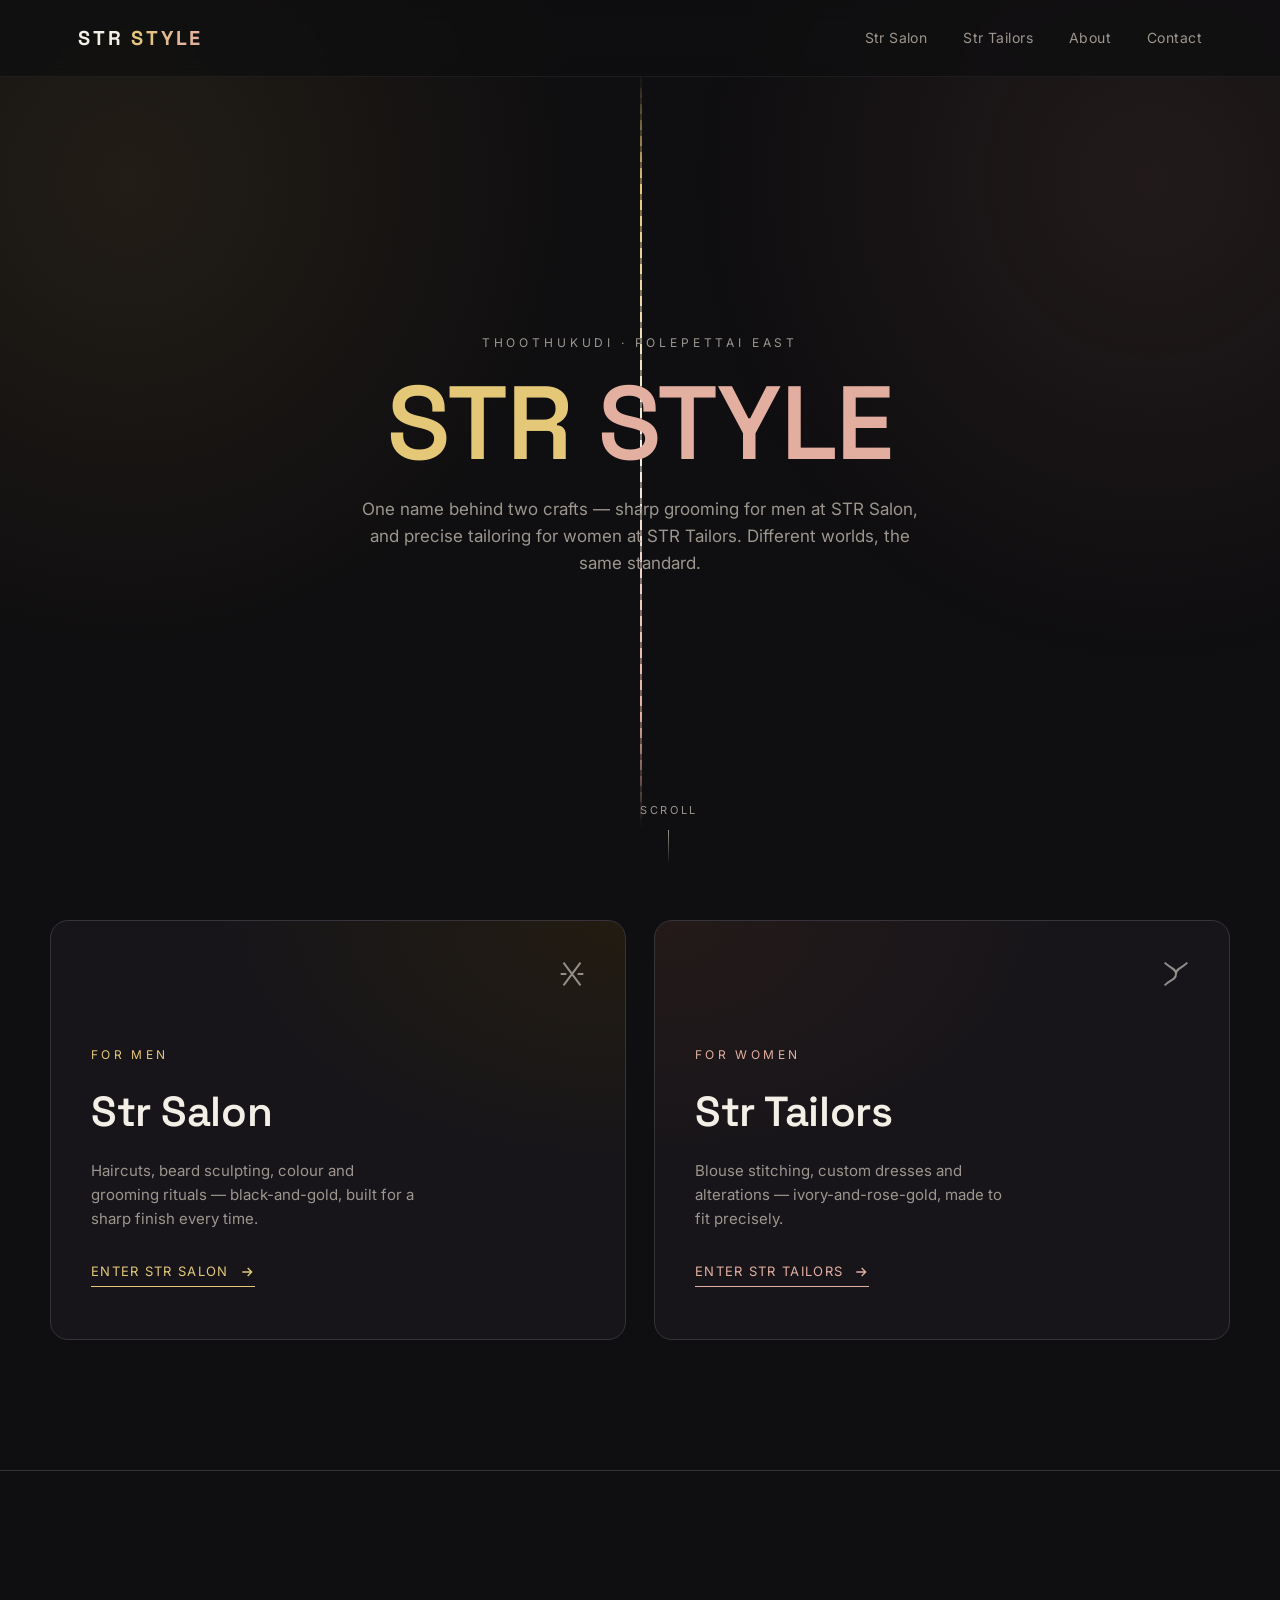
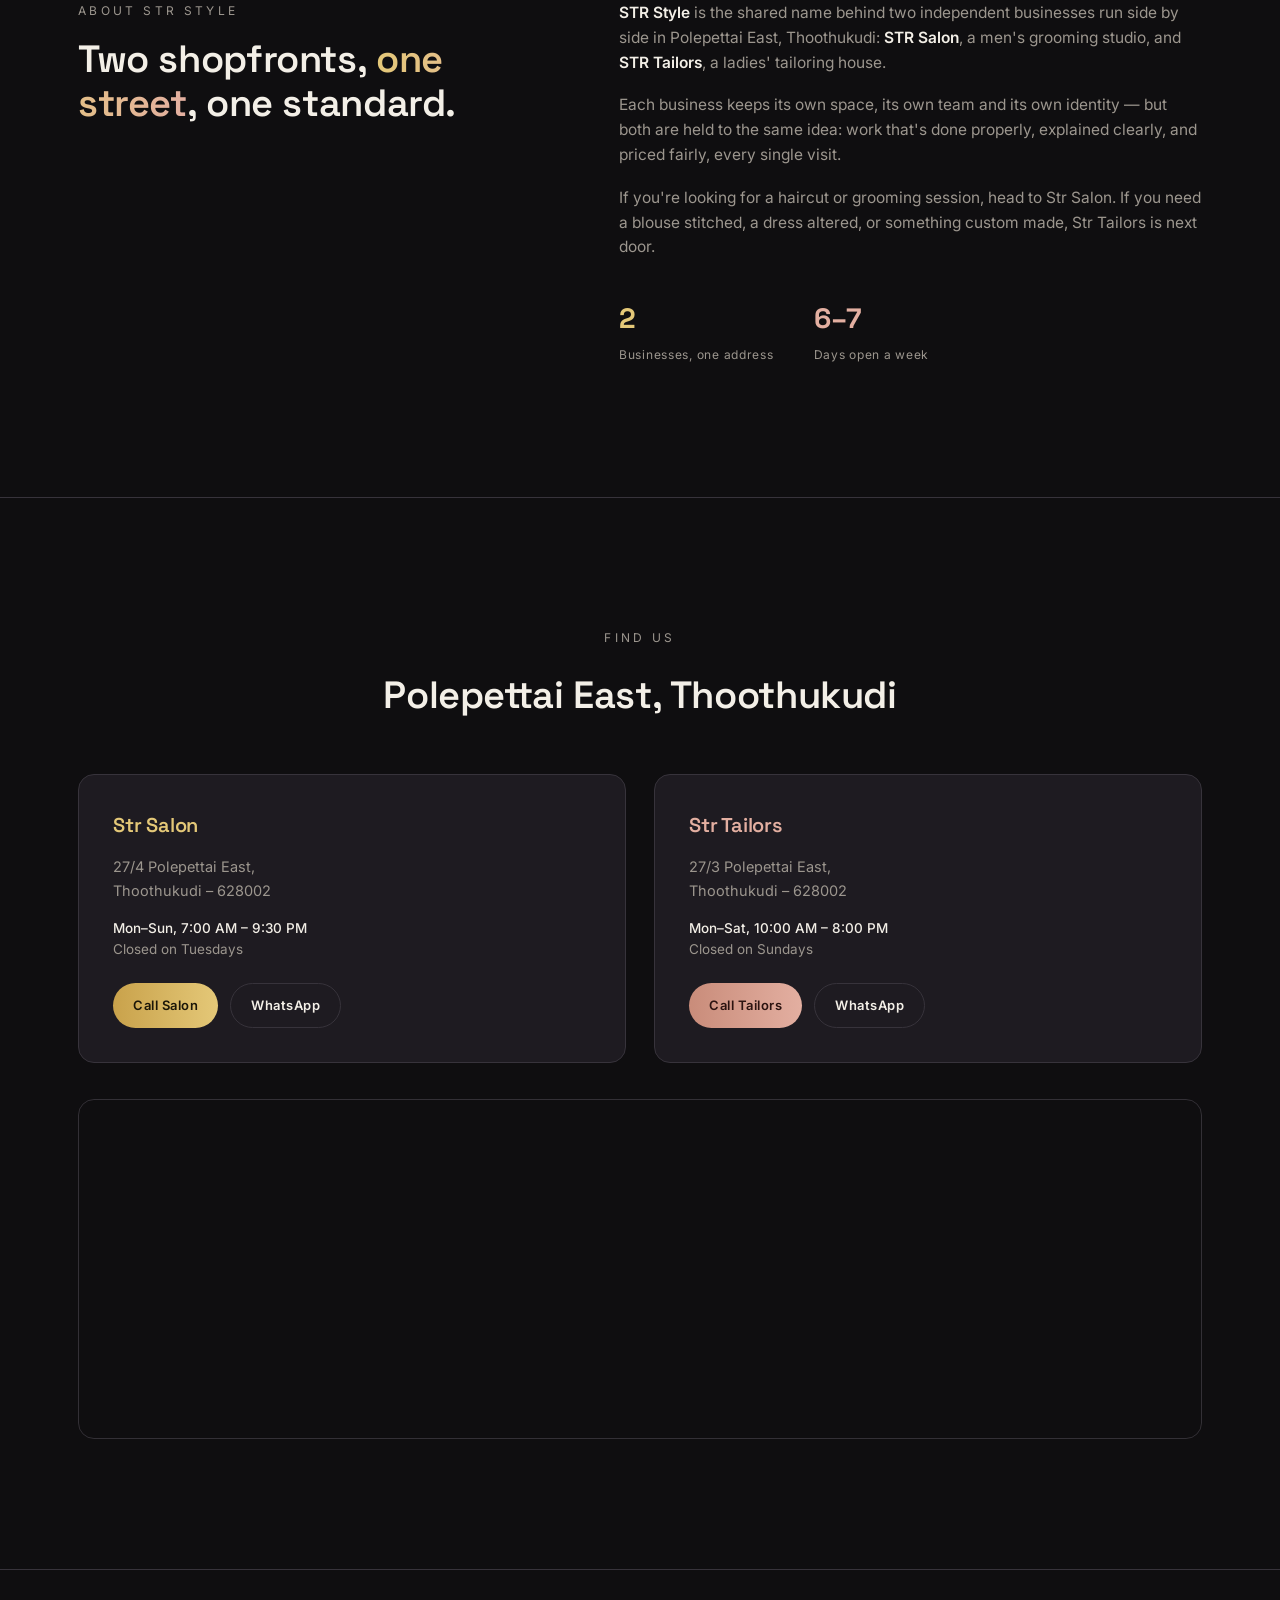
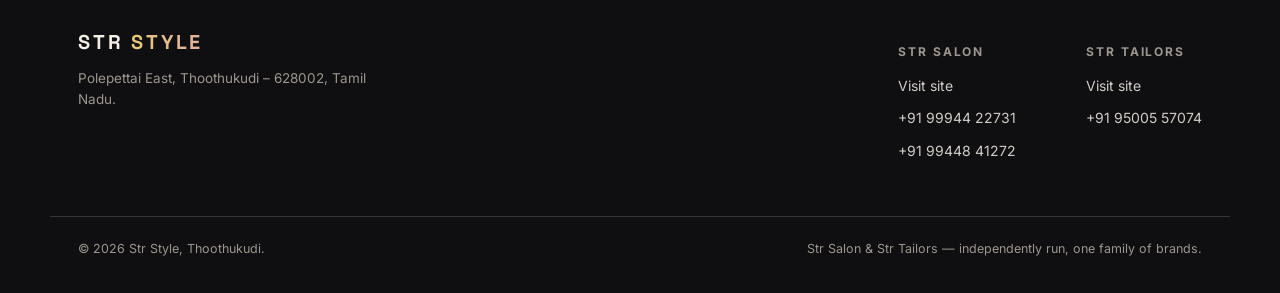
==== index.html @ 8804d5bf "Add files via upload" ====
<!doctype html>
<html lang="en">
<head>
<meta charset="UTF-8">
<meta name="viewport" content="width=device-width, initial-scale=1.0">
<title>STR Style | STR Salon &amp; STR Tailors</title>
<meta name="description" content="STR Style is the Thoothukudi brand behind STR Salon, a men's grooming studio, and STR Tailors, a ladies' tailoring house. Two crafts, one address in Polepettai East.">
<link rel="canonical" href="https://strstyle.in/">
<meta name="robots" content="index, follow">
<meta name="theme-color" content="#0F0E10">

<!-- Open Graph -->
<meta property="og:type" content="website">
<meta property="og:site_name" content="STR Style">
<meta property="og:title" content="STR Style | STR Salon & STR Tailors">
<meta property="og:description" content="The parent brand behind STR Salon (men's grooming) and STR Tailors (ladies' tailoring) in Polepettai East, Thoothukudi.">
<meta property="og:url" content="https://strstyle.in/">
<meta property="og:image" content="https://strstyle.in/assets/img/og-strstyle.jpg">
<meta property="og:locale" content="en_IN">

<!-- Twitter -->
<meta name="twitter:card" content="summary_large_image">
<meta name="twitter:title" content="STR Style | STR Salon & STR Tailors">
<meta name="twitter:description" content="Two premium crafts, one Thoothukudi address — STR Salon for men's grooming, STR Tailors for ladies' tailoring.">
<meta name="twitter:image" content="https://strstyle.in/assets/img/og-strstyle.jpg">

<link rel="preconnect" href="https://fonts.googleapis.com">
<link rel="preconnect" href="https://fonts.gstatic.com" crossorigin>
<link href="https://fonts.googleapis.com/css2?family=Space+Grotesk:wght@500;600;700&family=Inter:wght@400;500;600&display=swap" rel="stylesheet">
<link rel="stylesheet" href="/assets/css/main.css">

<script type="application/ld+json">
{
  "@context": "https://schema.org",
  "@type": "Organization",
  "name": "STR Style",
  "url": "https://strstyle.in/",
  "description": "Parent brand of STR Salon and STR Tailors in Polepettai East, Thoothukudi.",
  "subOrganization": [
    {
      "@type": "HairSalon",
      "name": "STR Salon",
      "url": "https://strstyle.in/salon"
    },
    {
      "@type": "ProfessionalService",
      "name": "STR Tailors",
      "url": "https://strstyle.in/tailors"
    }
  ]
}
</script>
</head>
<body>

<header class="site-header">
  <div class="wrap">
    <a href="/" class="logo">STR <span>STYLE</span></a>
    <nav class="nav-links" aria-label="Primary">
      <a href="/salon">Str Salon</a>
      <a href="/tailors">Str Tailors</a>
      <a href="#about">About</a>
      <a href="#location">Contact</a>
    </nav>
    <button class="nav-toggle" aria-label="Toggle menu" aria-expanded="false">☰</button>
  </div>
</header>

<main>

  <section class="hero">
    <span class="seam" aria-hidden="true"></span>
    <p class="eyebrow">Thoothukudi · Polepettai East</p>
    <h1><span class="half-a">STR</span> <span class="half-b">STYLE</span></h1>
    <p class="lede">One name behind two crafts — sharp grooming for men at STR Salon, and precise tailoring for women at STR Tailors. Different worlds, the same standard.</p>
    <div class="scroll-cue">Scroll</div>
  </section>

  <section class="brands" id="brands">
    <div class="grid">
      <a class="brand-card salon reveal" href="/salon">
        <svg class="glyph" viewBox="0 0 24 24" fill="none" stroke="currentColor" stroke-width="1.4"><path d="M6 4l12 16M18 4L6 20M4 12h4M16 12h4"/></svg>
        <p class="tag">For Men</p>
        <h2>Str Salon</h2>
        <p>Haircuts, beard sculpting, colour and grooming rituals — black-and-gold, built for a sharp finish every time.</p>
        <span class="go">Enter Str Salon
          <svg width="16" height="16" viewBox="0 0 24 24" fill="none" stroke="currentColor" stroke-width="2"><path d="M5 12h14M13 6l6 6-6 6"/></svg>
        </span>
      </a>
      <a class="brand-card tailors reveal" href="/tailors">
        <svg class="glyph" viewBox="0 0 24 24" fill="none" stroke="currentColor" stroke-width="1.4"><path d="M4 4c4 4 8 4 8 8s-4 4-8 8M20 4c-4 4-8 4-8 8"/></svg>
        <p class="tag">For Women</p>
        <h2>Str Tailors</h2>
        <p>Blouse stitching, custom dresses and alterations — ivory-and-rose-gold, made to fit precisely.</p>
        <span class="go">Enter Str Tailors
          <svg width="16" height="16" viewBox="0 0 24 24" fill="none" stroke="currentColor" stroke-width="2"><path d="M5 12h14M13 6l6 6-6 6"/></svg>
        </span>
      </a>
    </div>
  </section>

  <section class="about" id="about">
    <div class="wrap">
      <div class="reveal">
        <p class="kicker">About Str Style</p>
        <h2>Two shopfronts, <em>one street</em>, one standard.</h2>
      </div>
      <div class="about-copy reveal">
        <p><strong>STR Style</strong> is the shared name behind two independent businesses run side by side in Polepettai East, Thoothukudi: <strong>STR Salon</strong>, a men's grooming studio, and <strong>STR Tailors</strong>, a ladies' tailoring house.</p>
        <p>Each business keeps its own space, its own team and its own identity — but both are held to the same idea: work that's done properly, explained clearly, and priced fairly, every single visit.</p>
        <p>If you're looking for a haircut or grooming session, head to Str Salon. If you need a blouse stitched, a dress altered, or something custom made, Str Tailors is next door.</p>
        <div class="stat-row">
          <div class="stat"><b>2</b><span>Businesses, one address</span></div>
          <div class="stat"><b>6–7</b><span>Days open a week</span></div>
        </div>
      </div>
    </div>
  </section>

  <section class="location" id="location">
    <div class="wrap">
      <p class="kicker">Find Us</p>
      <h2 class="reveal">Polepettai East, Thoothukudi</h2>
      <div class="loc-grid">
        <div class="loc-card salon reveal">
          <h3>Str Salon</h3>
          <p class="addr">27/4 Polepettai East,<br>Thoothukudi – 628002</p>
          <p class="hours"><b>Mon–Sun, 7:00 AM – 9:30 PM</b><br>Closed on Tuesdays</p>
          <div class="cta-row">
            <a class="btn gold" href="tel:+919994422731">Call Salon</a>
            <a class="btn ghost" href="https://wa.me/919994422731" target="_blank" rel="noopener">WhatsApp</a>
          </div>
        </div>
        <div class="loc-card tailors reveal">
          <h3>Str Tailors</h3>
          <p class="addr">27/3 Polepettai East,<br>Thoothukudi – 628002</p>
          <p class="hours"><b>Mon–Sat, 10:00 AM – 8:00 PM</b><br>Closed on Sundays</p>
          <div class="cta-row">
            <a class="btn rose" href="tel:+919500557074">Call Tailors</a>
            <a class="btn ghost" href="https://wa.me/919500557074" target="_blank" rel="noopener">WhatsApp</a>
          </div>
        </div>
      </div>
      <div class="map-embed reveal">
        <iframe src="https://www.google.com/maps?q=8.810894,78.139693&hl=en&z=17&output=embed" title="STR Style location map — Polepettai East, Thoothukudi" loading="lazy" referrerpolicy="no-referrer-when-downgrade"></iframe>
      </div>
    </div>
  </section>

</main>

<footer class="site-footer">
  <div class="wrap">
    <div class="foot-brand">
      <a href="/" class="logo">STR <span>STYLE</span></a>
      <p>Polepettai East, Thoothukudi – 628002, Tamil Nadu.</p>
    </div>
    <div class="foot-links">
      <div class="foot-col">
        <h4>Str Salon</h4>
        <a href="/salon">Visit site</a>
        <a href="tel:+919994422731">+91 99944 22731</a>
        <a href="tel:+919944841272">+91 99448 41272</a>
      </div>
      <div class="foot-col">
        <h4>Str Tailors</h4>
        <a href="/tailors">Visit site</a>
        <a href="tel:+919500557074">+91 95005 57074</a>
      </div>
    </div>
  </div>
  <div class="foot-bottom">
    <span>© <span data-year></span> Str Style, Thoothukudi.</span>
    <span>Str Salon &amp; Str Tailors — independently run, one family of brands.</span>
  </div>
</footer>

<script src="/assets/js/main.js"></script>
</body>
</html>
---- assets/css/main.css ----
/* ===========================================================
   STR STYLE — Parent brand stylesheet
   Tokens
   =========================================================== */
:root{
  --ink:#0F0E10;
  --charcoal:#17151A;
  --surface:#1E1B21;
  --surface-2:#26232A;
  --hairline:#37333B;
  --ivory:#F3EFE7;
  --muted:#9C968E;
  --gold:#C9A24B;
  --gold-soft:#E4C878;
  --rose:#C98C7A;
  --rose-soft:#E3AFA1;
  --ff-display:'Space Grotesk', sans-serif;
  --ff-body:'Inter', sans-serif;
  --maxw:1180px;
  --ease:cubic-bezier(.22,.68,.16,1);
}

*,*::before,*::after{box-sizing:border-box;}
html{scroll-behavior:smooth;}
@media (prefers-reduced-motion: reduce){
  html{scroll-behavior:auto;}
  *,*::before,*::after{animation-duration:.001ms !important;animation-iteration-count:1 !important;transition-duration:.001ms !important;scroll-behavior:auto !important;}
}
body{
  margin:0;
  background:var(--ink);
  color:var(--ivory);
  font-family:var(--ff-body);
  font-size:16px;
  line-height:1.6;
  -webkit-font-smoothing:antialiased;
}
img{max-width:100%;display:block;}
a{color:inherit;text-decoration:none;}
h1,h2,h3{font-family:var(--ff-display);margin:0;font-weight:600;letter-spacing:-.01em;}
p{margin:0;}
.wrap{max-width:var(--maxw);margin:0 auto;padding:0 28px;}
:focus-visible{outline:2px solid var(--gold-soft);outline-offset:3px;}

/* ---------- Header ---------- */
.site-header{
  position:fixed;top:0;left:0;right:0;z-index:50;
  background:rgba(15,14,16,.72);
  backdrop-filter:blur(10px);
  border-bottom:1px solid rgba(255,255,255,.06);
}
.site-header .wrap{display:flex;align-items:center;justify-content:space-between;height:76px;}
.logo{font-family:var(--ff-display);font-size:20px;letter-spacing:.14em;font-weight:700;}
.logo span{background:linear-gradient(90deg,var(--gold-soft),var(--rose-soft));-webkit-background-clip:text;background-clip:text;color:transparent;}
.nav-links{display:flex;gap:36px;font-size:14px;letter-spacing:.03em;}
.nav-links a{position:relative;padding:6px 0;color:var(--muted);transition:color .25s var(--ease);}
.nav-links a:hover{color:var(--ivory);}
.nav-links a::after{content:"";position:absolute;left:0;bottom:0;height:1px;width:0;background:linear-gradient(90deg,var(--gold-soft),var(--rose-soft));transition:width .3s var(--ease);}
.nav-links a:hover::after{width:100%;}
.nav-toggle{display:none;background:none;border:1px solid var(--hairline);border-radius:8px;color:var(--ivory);width:42px;height:42px;}

/* ---------- Hero : The Seam ---------- */
.hero{
  position:relative;
  min-height:100svh;
  display:flex;flex-direction:column;align-items:center;justify-content:center;
  padding:140px 24px 90px;
  overflow:hidden;
  text-align:center;
}
.hero::before,.hero::after{
  content:"";position:absolute;top:0;bottom:0;width:50%;
}
.hero::before{left:0;background:radial-gradient(120% 90% at 20% 20%, rgba(201,162,75,.10), transparent 60%);}
.hero::after{right:0;background:radial-gradient(120% 90% at 80% 20%, rgba(201,140,122,.10), transparent 60%);}
.seam{
  position:absolute;top:8%;bottom:8%;left:50%;width:2px;
  background:linear-gradient(to bottom, transparent, var(--gold-soft) 15%, var(--ivory) 50%, var(--rose-soft) 85%, transparent);
  transform:scaleY(0);transform-origin:top;
  animation:draw-seam 1.4s var(--ease) .3s forwards;
}
.seam::before{
  content:"";position:absolute;inset:0;
  background-image:repeating-linear-gradient(to bottom, transparent 0 10px, rgba(15,14,16,.9) 10px 16px);
  mix-blend-mode:multiply;opacity:.5;
}
@keyframes draw-seam{to{transform:scaleY(1);}}
.eyebrow{
  font-size:12px;letter-spacing:.32em;text-transform:uppercase;color:var(--muted);
  margin-bottom:22px;opacity:0;animation:rise .8s var(--ease) .2s forwards;
}
.hero h1{
  font-size:clamp(48px,9vw,104px);
  line-height:.96;
  margin-bottom:22px;
  opacity:0;animation:rise .9s var(--ease) .35s forwards;
}
.hero h1 .half-a{color:var(--gold-soft);}
.hero h1 .half-b{color:var(--rose-soft);}
.hero p.lede{
  max-width:560px;margin:0 auto 40px;color:var(--muted);font-size:17px;
  opacity:0;animation:rise .9s var(--ease) .5s forwards;
}
@keyframes rise{from{opacity:0;transform:translateY(16px);}to{opacity:1;transform:translateY(0);}}
.scroll-cue{
  position:absolute;bottom:36px;left:50%;transform:translateX(-50%);
  font-size:11px;letter-spacing:.24em;text-transform:uppercase;color:var(--muted);
  display:flex;flex-direction:column;align-items:center;gap:10px;
  opacity:0;animation:rise .9s var(--ease) .8s forwards;
}
.scroll-cue::after{content:"";width:1px;height:34px;background:linear-gradient(to bottom,var(--muted),transparent);animation:cue-pulse 2s ease-in-out infinite;}
@keyframes cue-pulse{0%,100%{opacity:.3;}50%{opacity:1;}}

/* ---------- Brand cards ---------- */
.brands{padding:20px 24px 130px;}
.brands .grid{
  max-width:var(--maxw);margin:0 auto;
  display:grid;grid-template-columns:1fr 1fr;gap:28px;
}
.brand-card{
  position:relative;border-radius:18px;padding:52px 40px;min-height:420px;
  display:flex;flex-direction:column;justify-content:flex-end;
  overflow:hidden;border:1px solid var(--hairline);
  transition:transform .5s var(--ease), border-color .5s var(--ease);
}
.brand-card:hover{transform:translateY(-6px);}
.brand-card .tag{font-size:12px;letter-spacing:.28em;text-transform:uppercase;margin-bottom:14px;}
.brand-card h2{font-size:clamp(30px,4vw,42px);margin-bottom:14px;}
.brand-card p{color:var(--muted);max-width:36ch;margin-bottom:30px;font-size:15px;}
.brand-card .go{
  display:inline-flex;align-items:center;gap:10px;font-size:13px;letter-spacing:.1em;
  text-transform:uppercase;padding-bottom:4px;border-bottom:1px solid currentColor;width:max-content;
}
.brand-card .go svg{transition:transform .3s var(--ease);}
.brand-card:hover .go svg{transform:translateX(6px);}
.brand-card.salon{background:radial-gradient(120% 100% at 100% 0%, #221c11, var(--charcoal) 60%);}
.brand-card.salon:hover{border-color:rgba(201,162,75,.5);}
.brand-card.salon .tag,.brand-card.salon .go{color:var(--gold-soft);}
.brand-card.tailors{background:radial-gradient(120% 100% at 0% 0%, #241a19, var(--charcoal) 60%);}
.brand-card.tailors:hover{border-color:rgba(201,140,122,.5);}
.brand-card.tailors .tag,.brand-card.tailors .go{color:var(--rose-soft);}
.brand-card .glyph{position:absolute;top:36px;right:36px;width:34px;height:34px;opacity:.55;}

/* ---------- About ---------- */
.about{padding:20px 24px 130px;border-top:1px solid var(--hairline);}
.about .wrap{display:grid;grid-template-columns:.9fr 1.1fr;gap:64px;align-items:start;padding-top:110px;}
.about .kicker{font-size:12px;letter-spacing:.28em;text-transform:uppercase;color:var(--muted);margin-bottom:18px;}
.about h2{font-size:clamp(28px,3.4vw,38px);line-height:1.15;}
.about h2 em{font-style:normal;background:linear-gradient(90deg,var(--gold-soft),var(--rose-soft));-webkit-background-clip:text;background-clip:text;color:transparent;}
.about-copy p{color:var(--muted);margin-bottom:18px;font-size:15.5px;}
.about-copy p strong{color:var(--ivory);font-weight:600;}
.stat-row{display:flex;gap:40px;margin-top:36px;}
.stat-row .stat b{display:block;font-family:var(--ff-display);font-size:28px;color:var(--gold-soft);}
.stat-row .stat:nth-child(2) b{color:var(--rose-soft);}
.stat-row .stat span{font-size:12px;letter-spacing:.06em;color:var(--muted);}

/* ---------- Location ---------- */
.location{padding:20px 24px 130px;border-top:1px solid var(--hairline);}
.location .wrap{padding-top:110px;}
.location .kicker{font-size:12px;letter-spacing:.28em;text-transform:uppercase;color:var(--muted);margin-bottom:18px;text-align:center;}
.location h2{font-size:clamp(28px,3.4vw,38px);text-align:center;margin-bottom:48px;}
.loc-grid{display:grid;grid-template-columns:1fr 1fr;gap:28px;margin-bottom:36px;}
.loc-card{border:1px solid var(--hairline);border-radius:16px;padding:34px;background:var(--surface);}
.loc-card h3{font-size:20px;margin-bottom:6px;}
.loc-card.salon h3{color:var(--gold-soft);}
.loc-card.tailors h3{color:var(--rose-soft);}
.loc-card .addr{color:var(--muted);font-size:14.5px;margin:14px 0;line-height:1.7;}
.loc-card .hours{font-size:13.5px;color:var(--muted);margin-bottom:22px;}
.loc-card .hours b{color:var(--ivory);font-weight:500;}
.cta-row{display:flex;gap:12px;flex-wrap:wrap;}
.btn{
  display:inline-flex;align-items:center;gap:8px;padding:11px 20px;border-radius:999px;
  font-size:13px;letter-spacing:.04em;font-weight:600;transition:transform .25s var(--ease), opacity .25s var(--ease);
}
.btn:hover{transform:translateY(-2px);}
.btn.gold{background:linear-gradient(90deg,var(--gold),var(--gold-soft));color:#1B1608;}
.btn.rose{background:linear-gradient(90deg,var(--rose),var(--rose-soft));color:#2B1310;}
.btn.ghost{border:1px solid var(--hairline);color:var(--ivory);}
.map-embed{border-radius:16px;overflow:hidden;border:1px solid var(--hairline);filter:grayscale(.3) contrast(1.05);height:340px;}
.map-embed iframe{width:100%;height:100%;border:0;display:block;}

/* ---------- Footer ---------- */
.site-footer{border-top:1px solid var(--hairline);padding:56px 24px 34px;}
.site-footer .wrap{display:flex;justify-content:space-between;flex-wrap:wrap;gap:28px;}
.foot-brand{max-width:320px;}
.foot-brand .logo{display:block;margin-bottom:10px;}
.foot-brand p{color:var(--muted);font-size:13.5px;}
.foot-links{display:flex;gap:70px;flex-wrap:wrap;}
.foot-col h4{font-size:12px;letter-spacing:.16em;text-transform:uppercase;color:var(--muted);margin-bottom:14px;}
.foot-col a{display:block;font-size:14px;margin-bottom:10px;color:var(--ivory);opacity:.85;}
.foot-col a:hover{opacity:1;}
.foot-bottom{max-width:var(--maxw);margin:44px auto 0;padding:0 28px;border-top:1px solid var(--hairline);padding-top:22px;font-size:12.5px;color:var(--muted);display:flex;justify-content:space-between;flex-wrap:wrap;gap:10px;}

/* ---------- Reveal on scroll ---------- */
.reveal{opacity:0;transform:translateY(24px);transition:opacity .8s var(--ease), transform .8s var(--ease);}
.reveal.in{opacity:1;transform:translateY(0);}

/* ---------- Responsive ---------- */
@media (max-width:860px){
  .nav-links{display:none;}
  .nav-toggle{display:block;}
  .brands .grid{grid-template-columns:1fr;}
  .about .wrap{grid-template-columns:1fr;padding-top:80px;}
  .location .wrap{padding-top:80px;}
  .loc-grid{grid-template-columns:1fr;}
  .site-footer .wrap{flex-direction:column;}
  .foot-links{gap:40px;}
  .seam{display:none;}
}
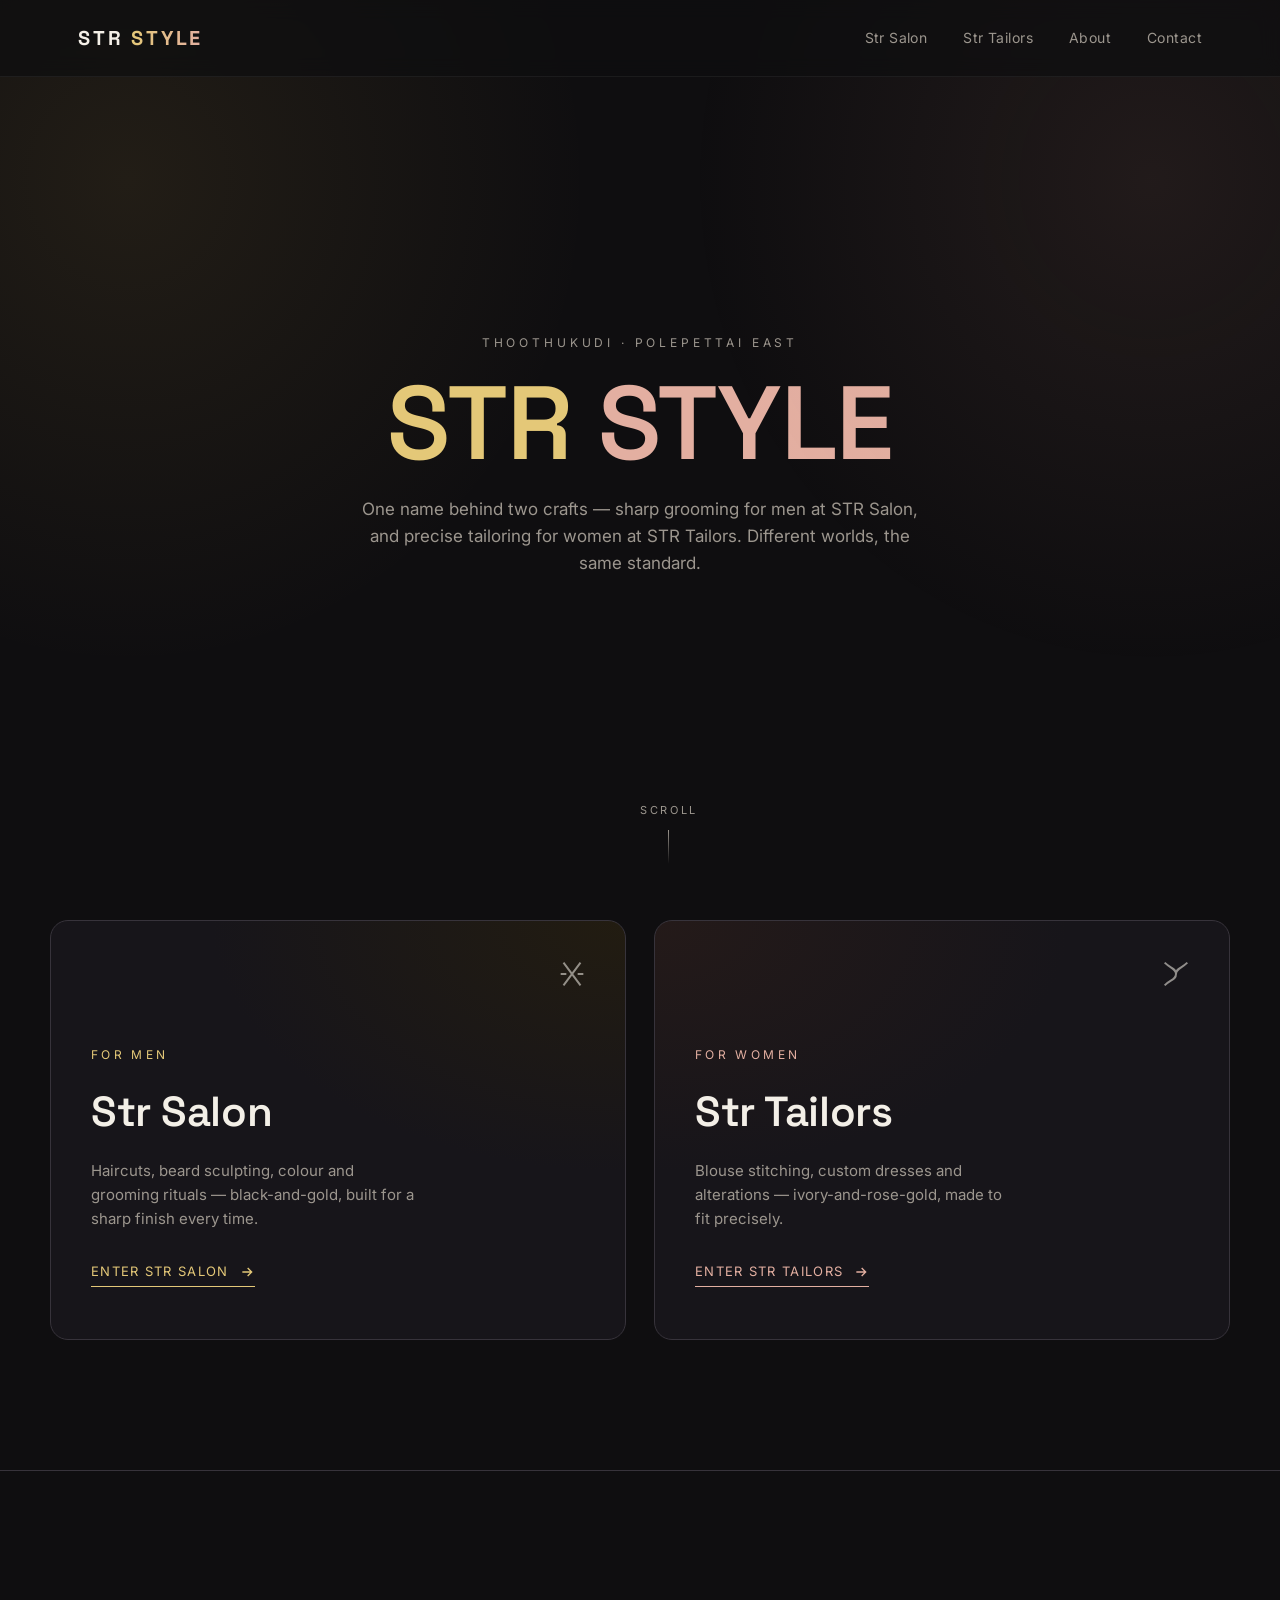
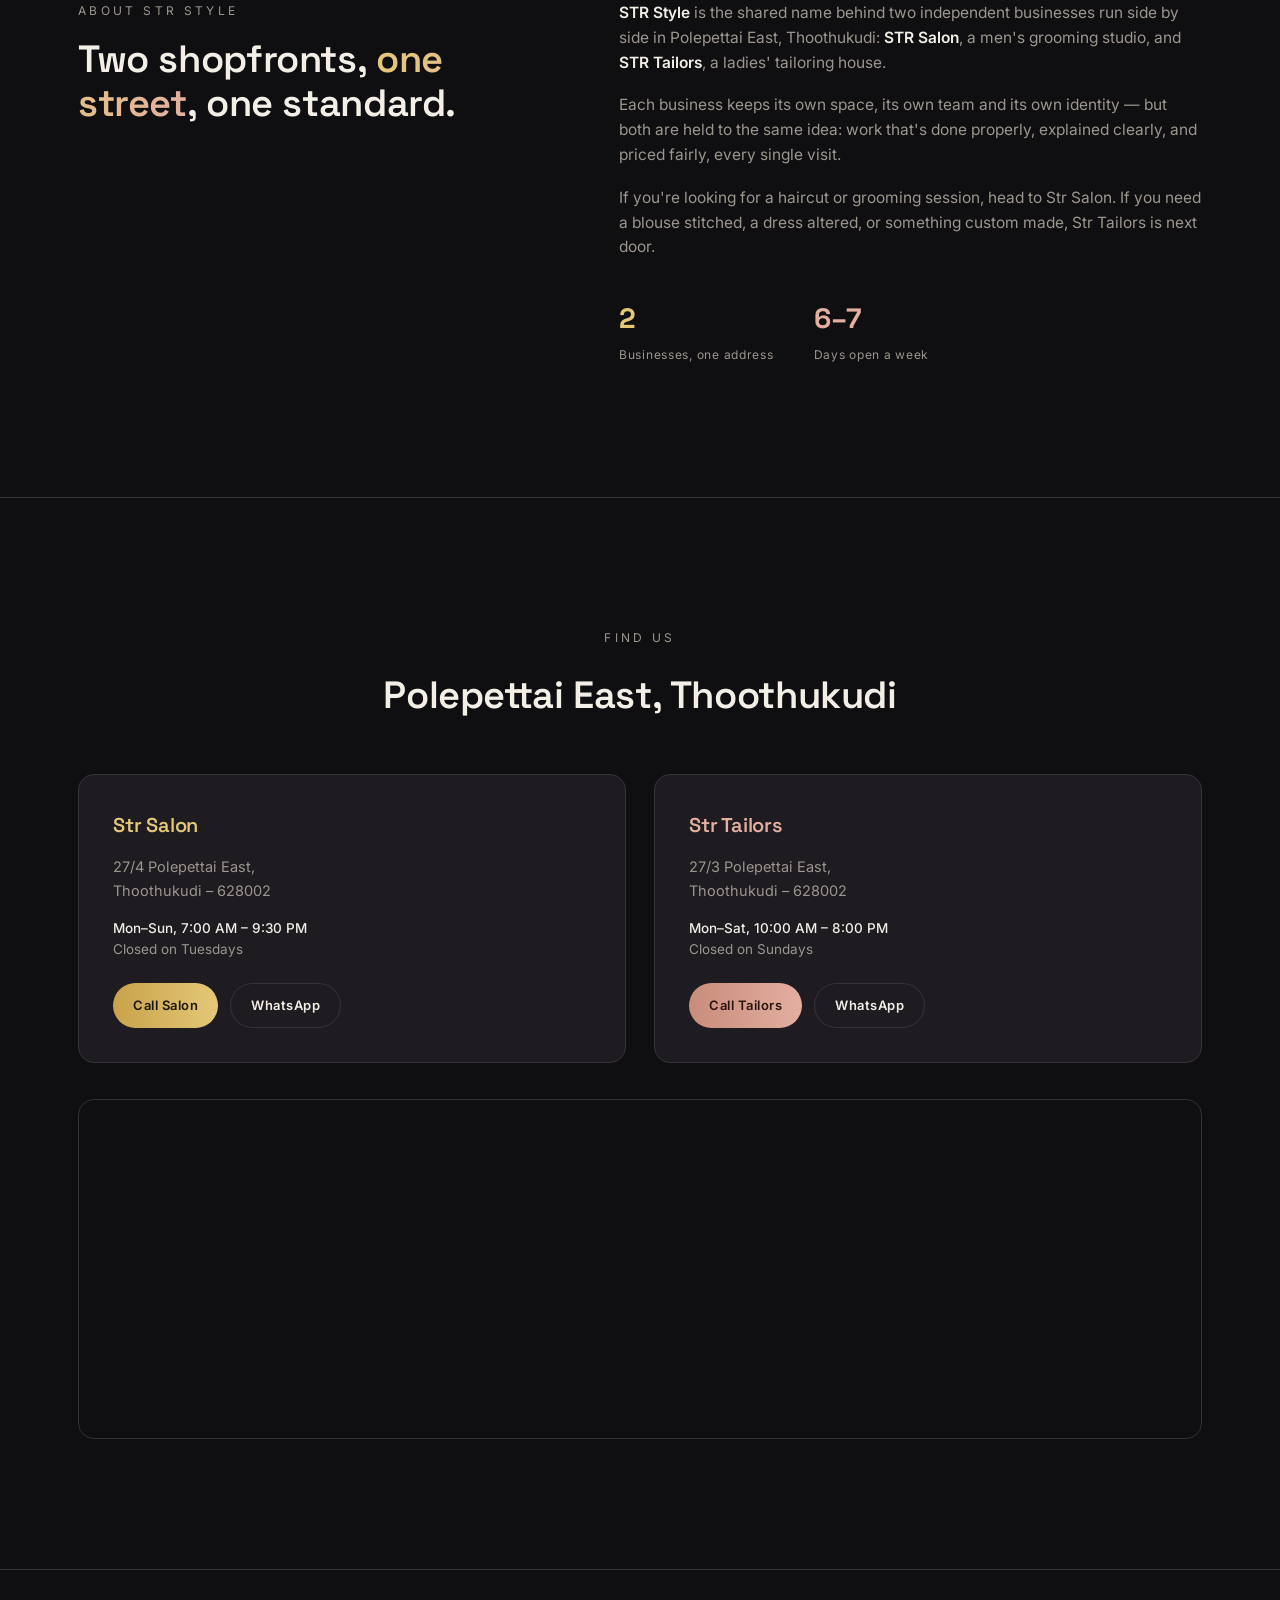
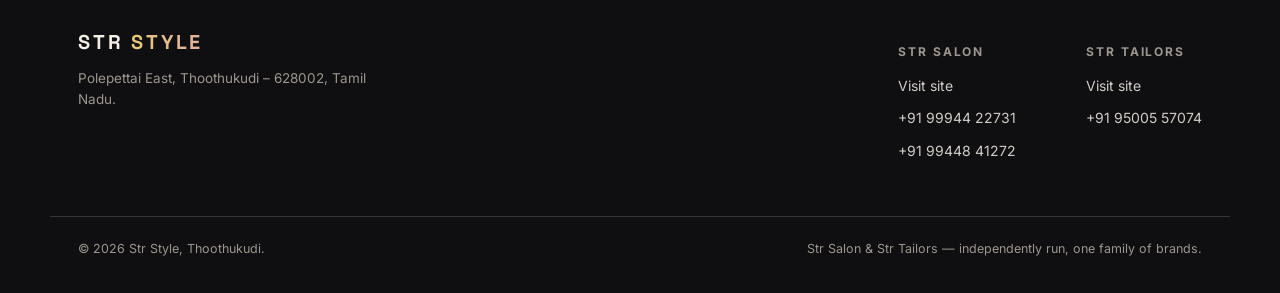
==== commit 3127127f: "Update index.html" ====
--- a/index.html
+++ b/index.html
@@ -69,7 +69,7 @@
 <main>
 
   <section class="hero">
-    <span class="seam" aria-hidden="true"></span>
+    <span class="seam" style="display:none;" aria-hidden="true"></span>
     <p class="eyebrow">Thoothukudi · Polepettai East</p>
     <h1><span class="half-a">STR</span> <span class="half-b">STYLE</span></h1>
     <p class="lede">One name behind two crafts — sharp grooming for men at STR Salon, and precise tailoring for women at STR Tailors. Different worlds, the same standard.</p>
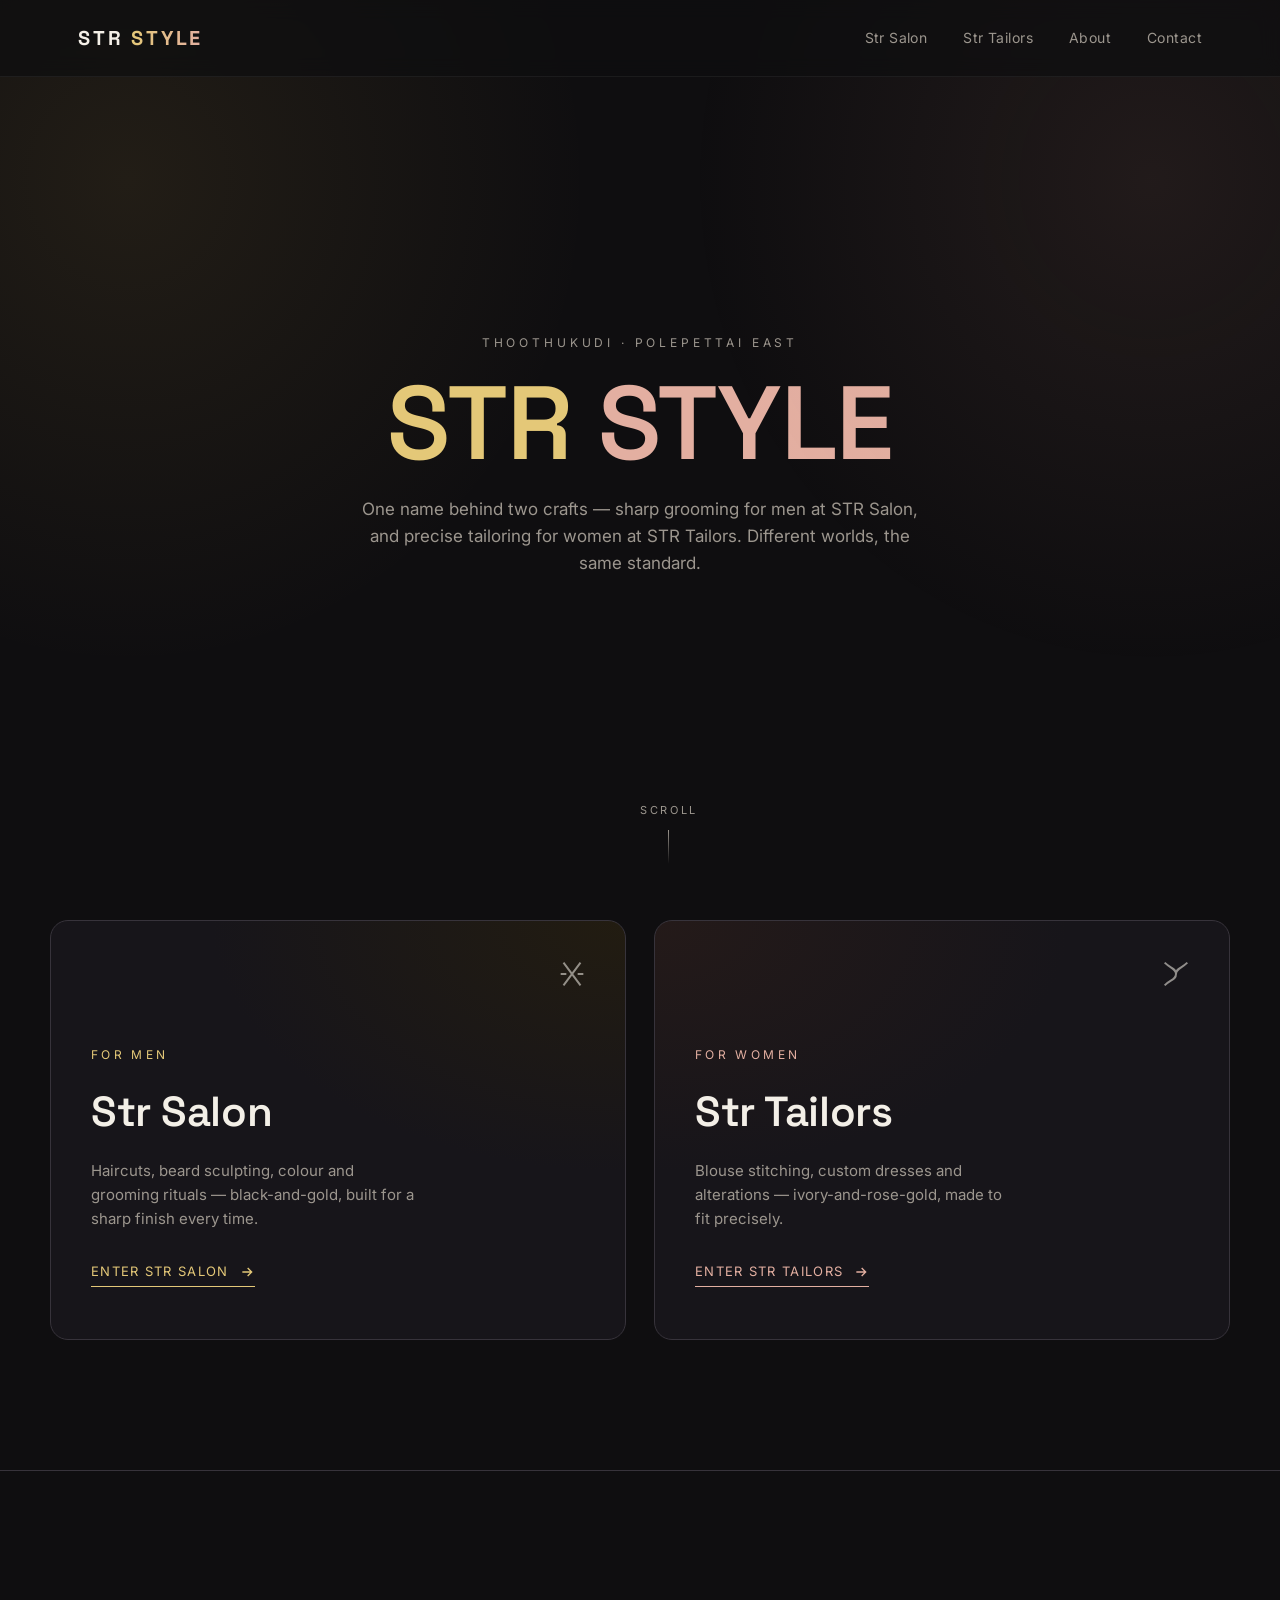
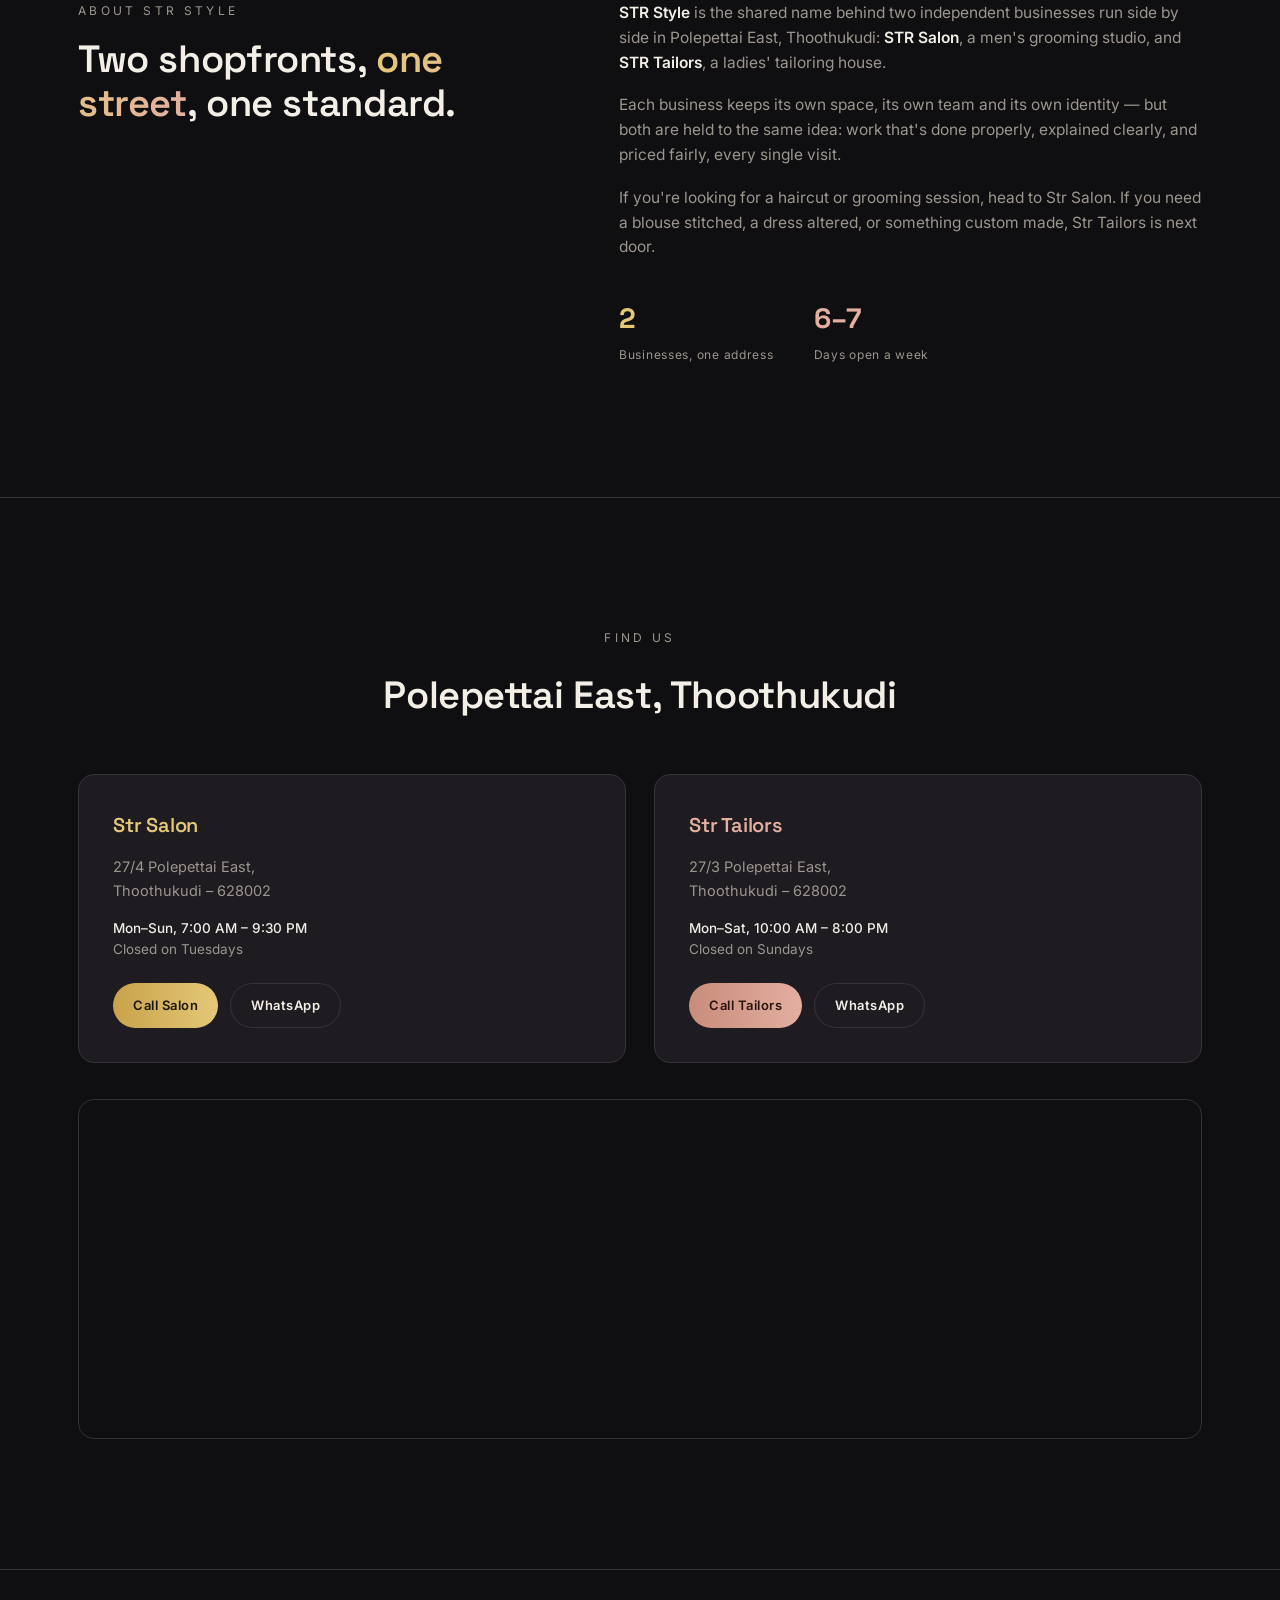
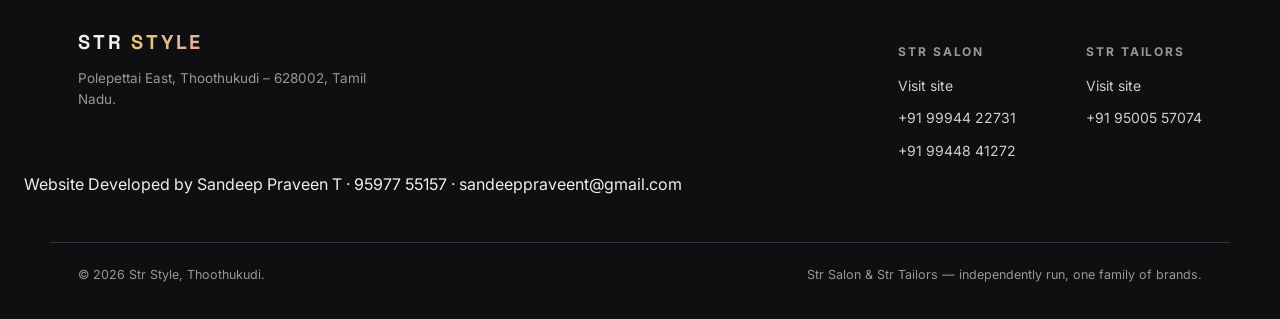
==== commit af95bb10: "Update index.html" ====
--- a/index.html
+++ b/index.html
@@ -169,6 +169,11 @@
       </div>
     </div>
   </div>
+  <div class="dev-credit">
+    Website Developed by Sandeep Praveen T ·
+    <a href="tel:+919597755157">95977 55157</a> ·
+    <a href="mailto:sandeeppraveent@gmail.com">sandeeppraveent@gmail.com</a>
+  </div>
   <div class="foot-bottom">
     <span>© <span data-year></span> Str Style, Thoothukudi.</span>
     <span>Str Salon &amp; Str Tailors — independently run, one family of brands.</span>
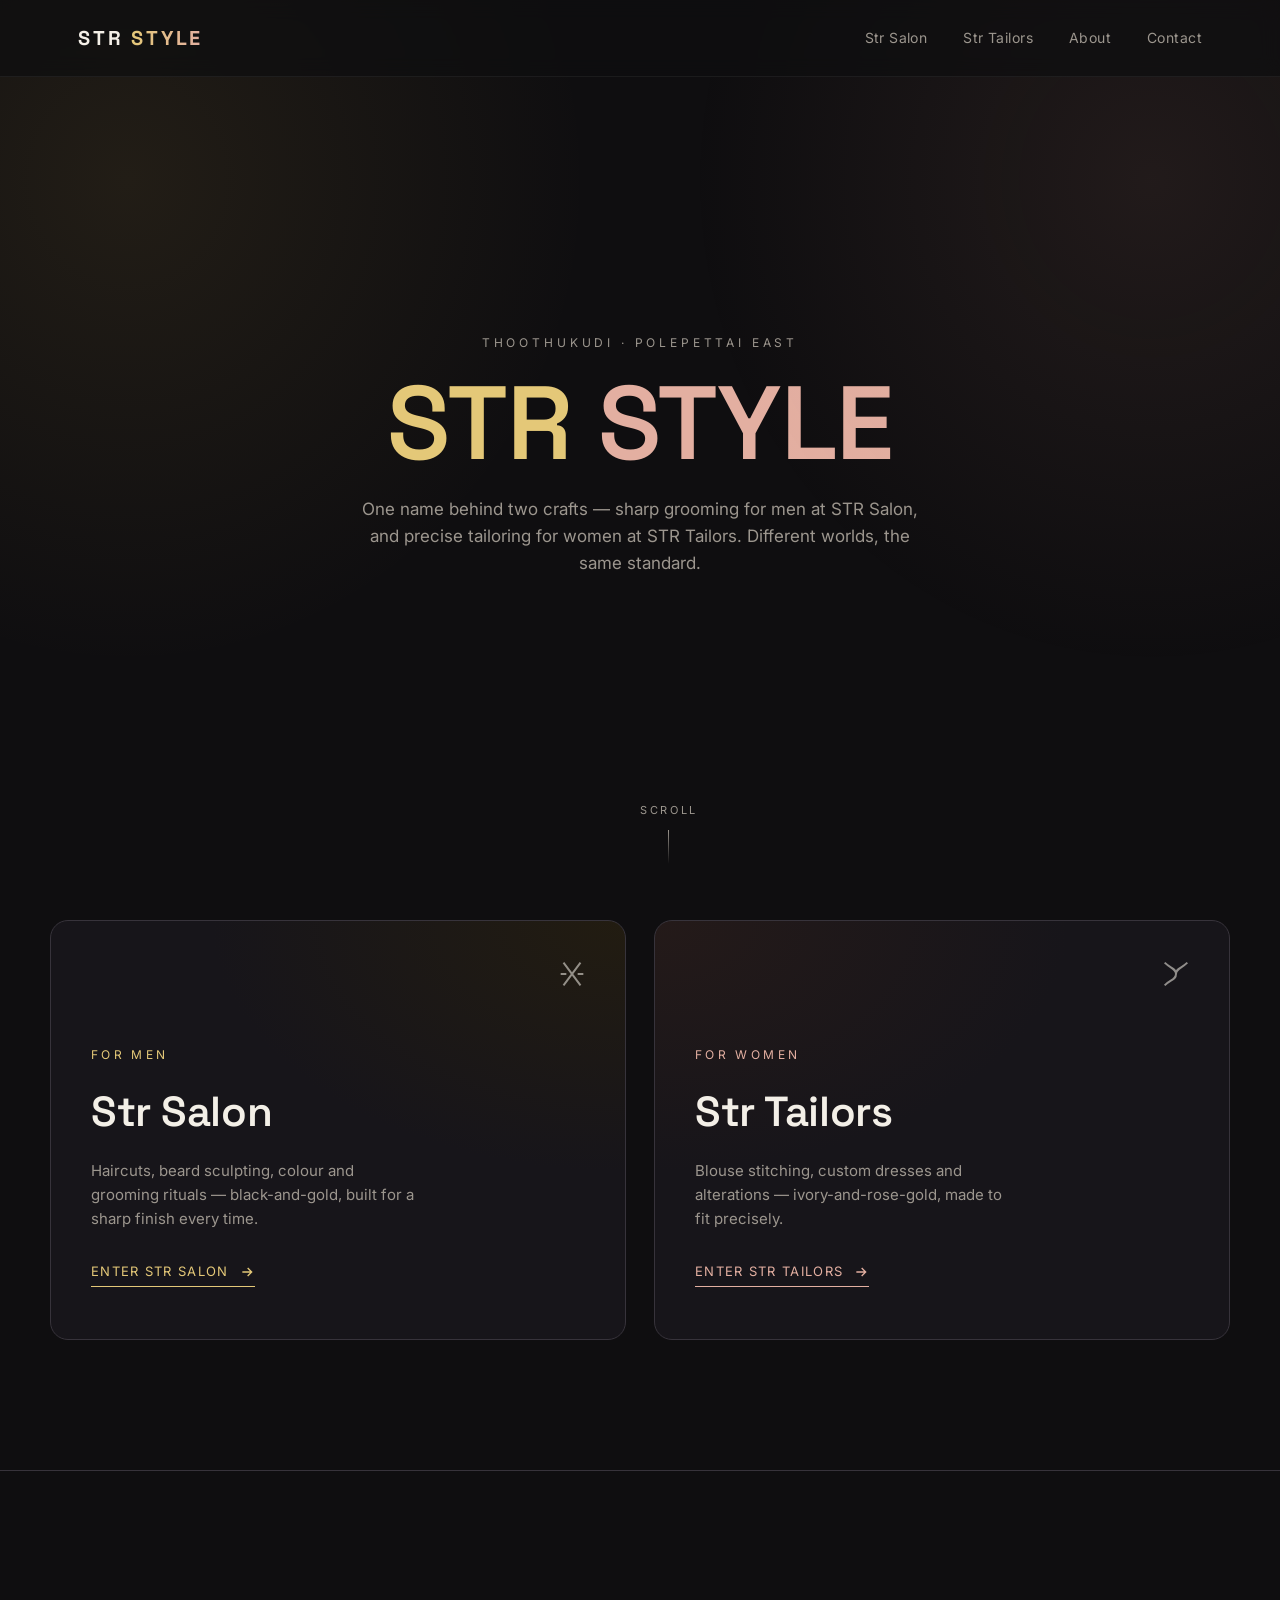
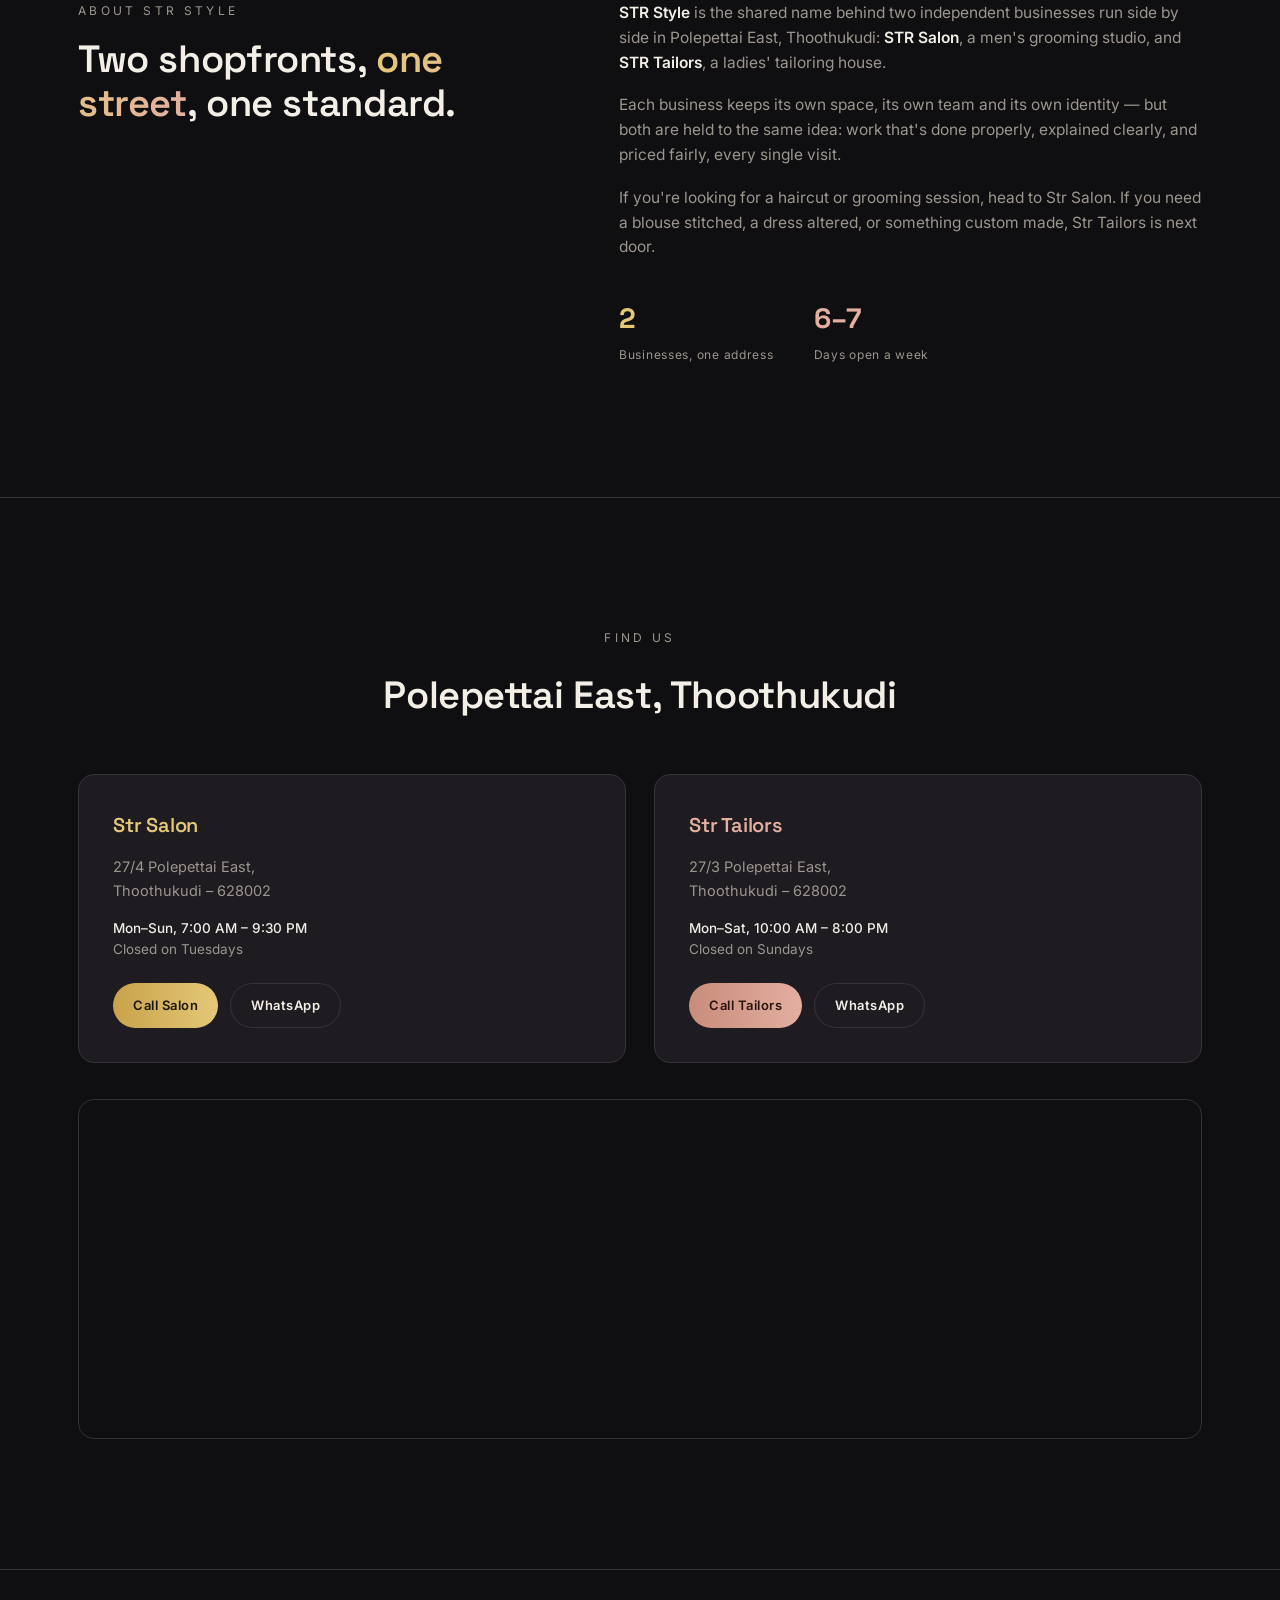
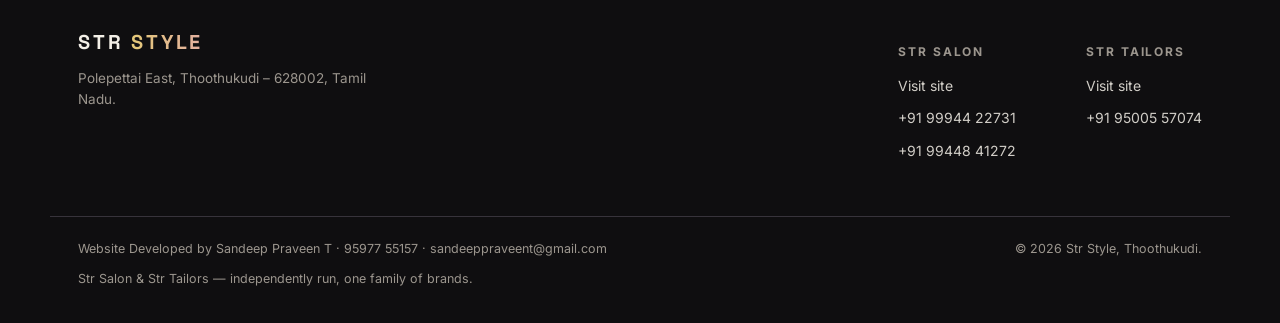
==== commit 90a3106a: "Update index.html" ====
--- a/index.html
+++ b/index.html
@@ -169,12 +169,12 @@
       </div>
     </div>
   </div>
-  <div class="dev-credit">
+  <div class="foot-bottom">
+    <div class="dev-credit">
     Website Developed by Sandeep Praveen T ·
     <a href="tel:+919597755157">95977 55157</a> ·
     <a href="mailto:sandeeppraveent@gmail.com">sandeeppraveent@gmail.com</a>
   </div>
-  <div class="foot-bottom">
     <span>© <span data-year></span> Str Style, Thoothukudi.</span>
     <span>Str Salon &amp; Str Tailors — independently run, one family of brands.</span>
   </div>
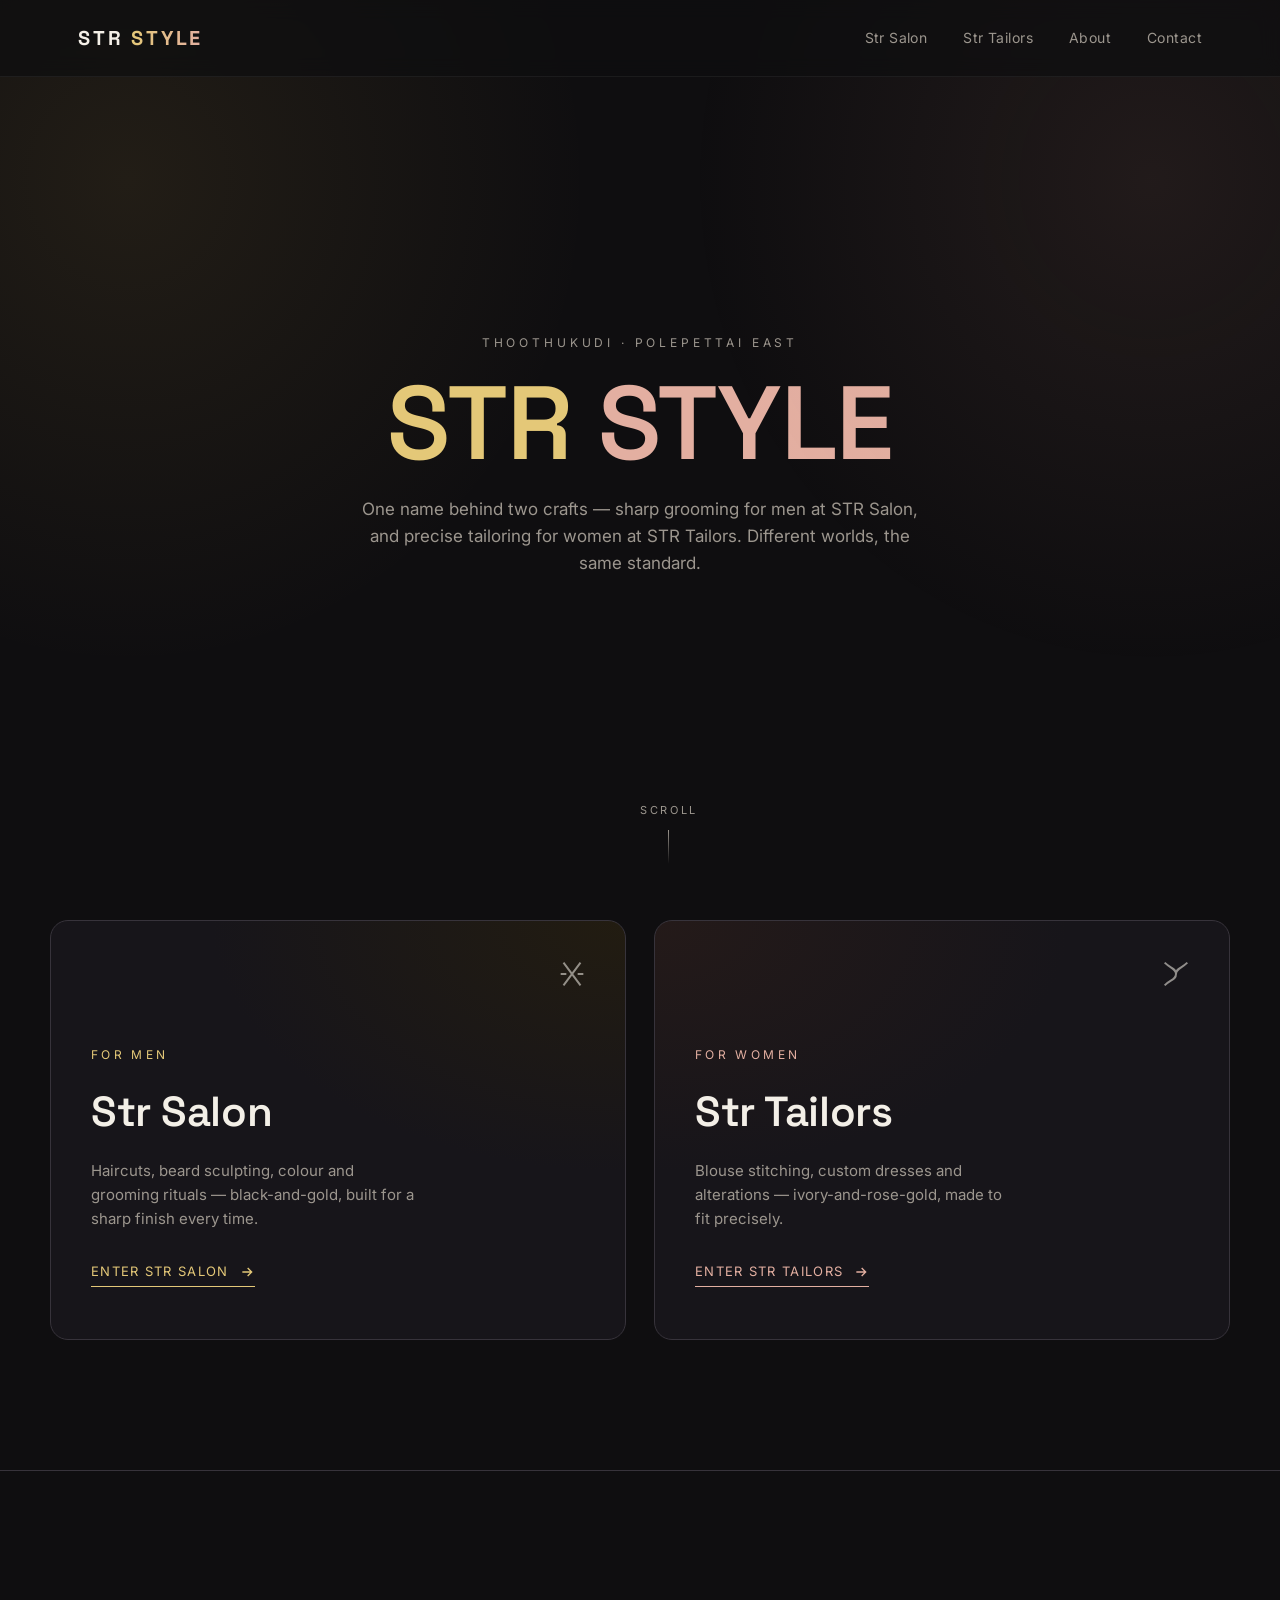
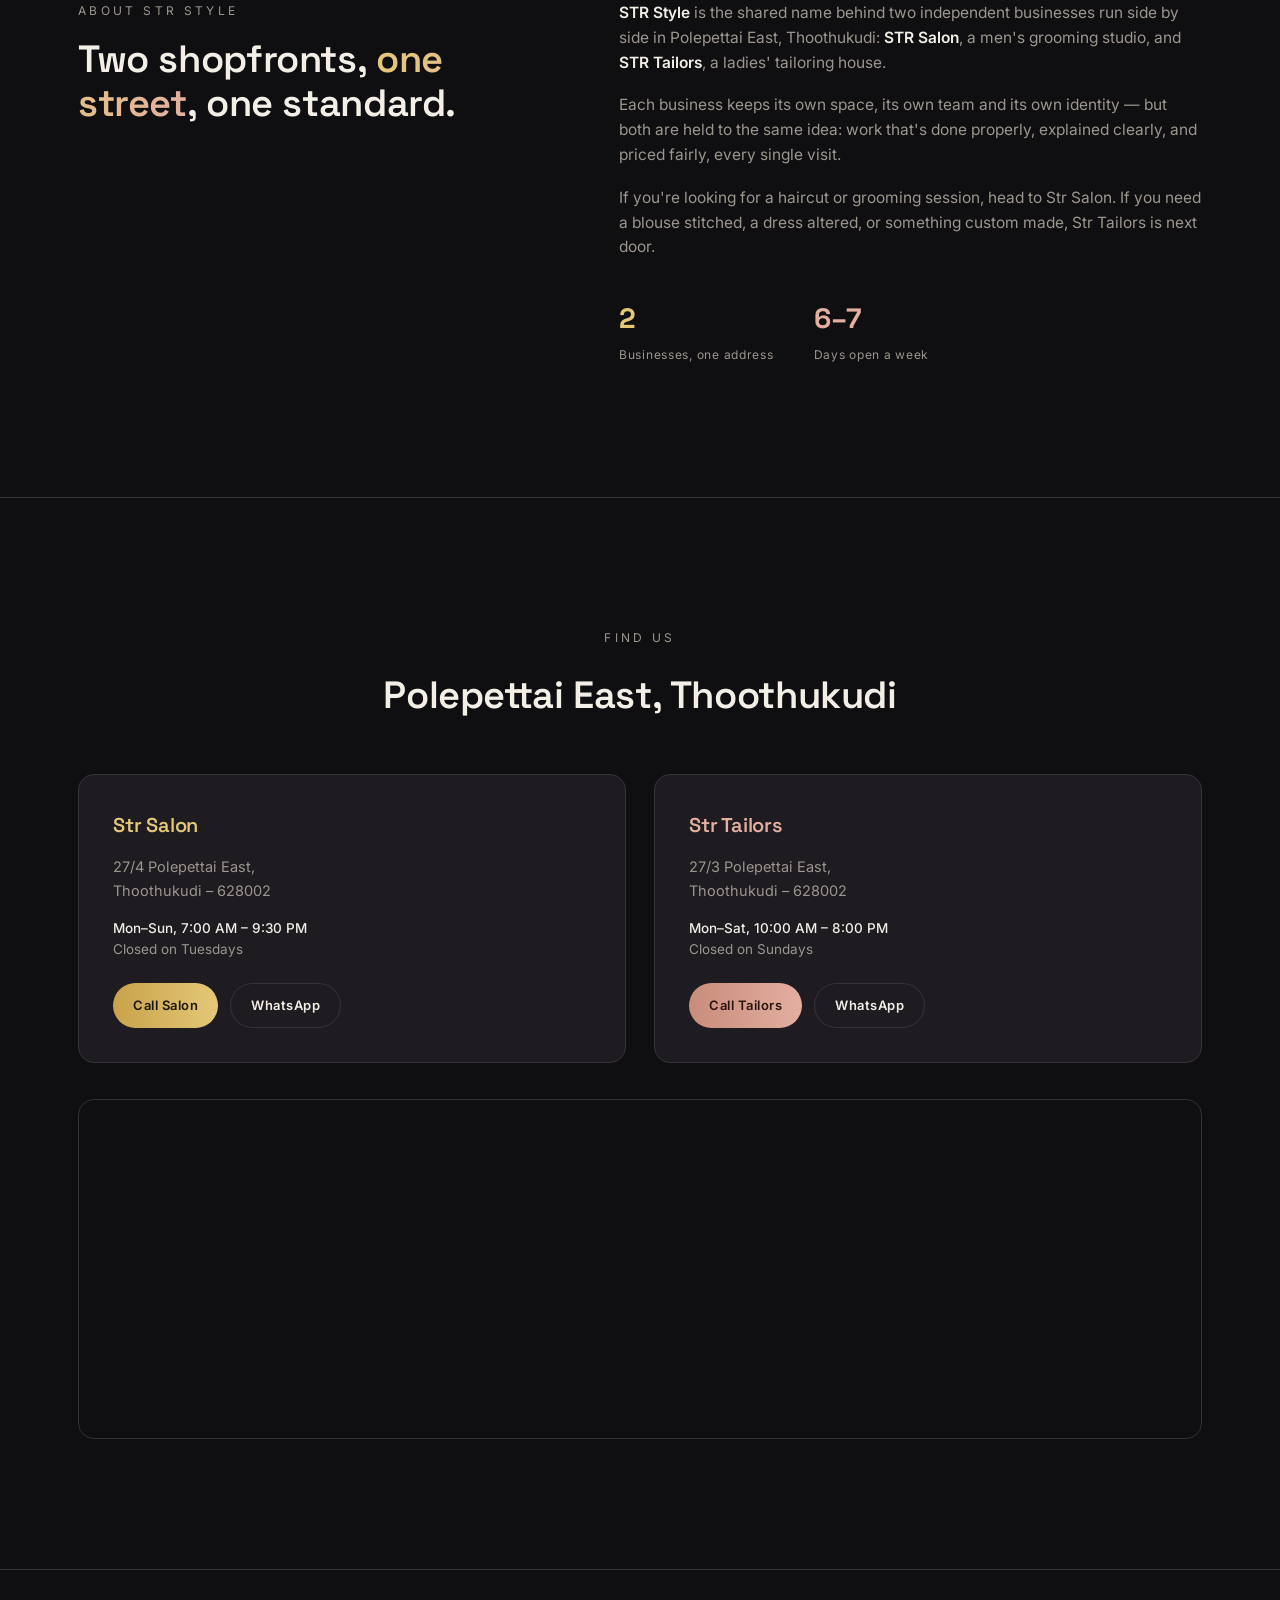
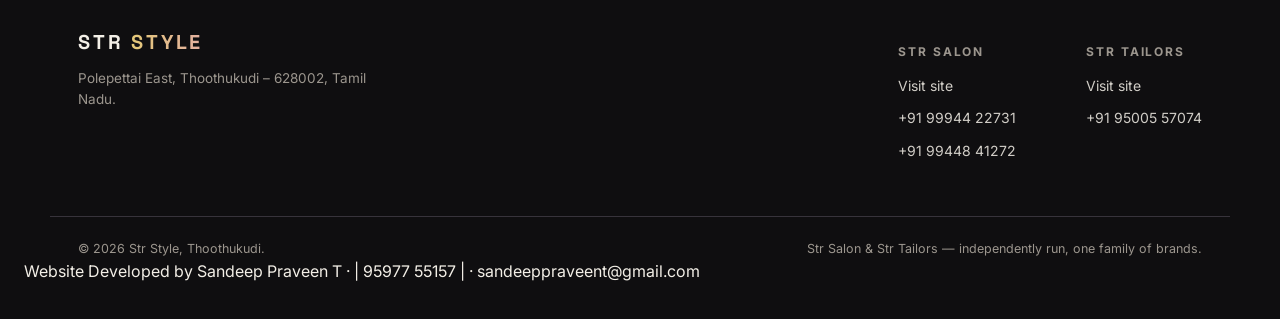
==== commit c6c60da3: "Update index.html" ====
--- a/index.html
+++ b/index.html
@@ -170,13 +170,13 @@
     </div>
   </div>
   <div class="foot-bottom">
-    <div class="dev-credit">
-    Website Developed by Sandeep Praveen T ·
-    <a href="tel:+919597755157">95977 55157</a> ·
-    <a href="mailto:sandeeppraveent@gmail.com">sandeeppraveent@gmail.com</a>
-  </div>
     <span>© <span data-year></span> Str Style, Thoothukudi.</span>
     <span>Str Salon &amp; Str Tailors — independently run, one family of brands.</span>
+  </div>
+  <div class="dev-credit">
+  Website Developed by Sandeep Praveen T ·
+  <a href="tel:+919597755157">| 95977 55157 |</a> ·
+  <a href="mailto:sandeeppraveent@gmail.com">sandeeppraveent@gmail.com</a>
   </div>
 </footer>
 
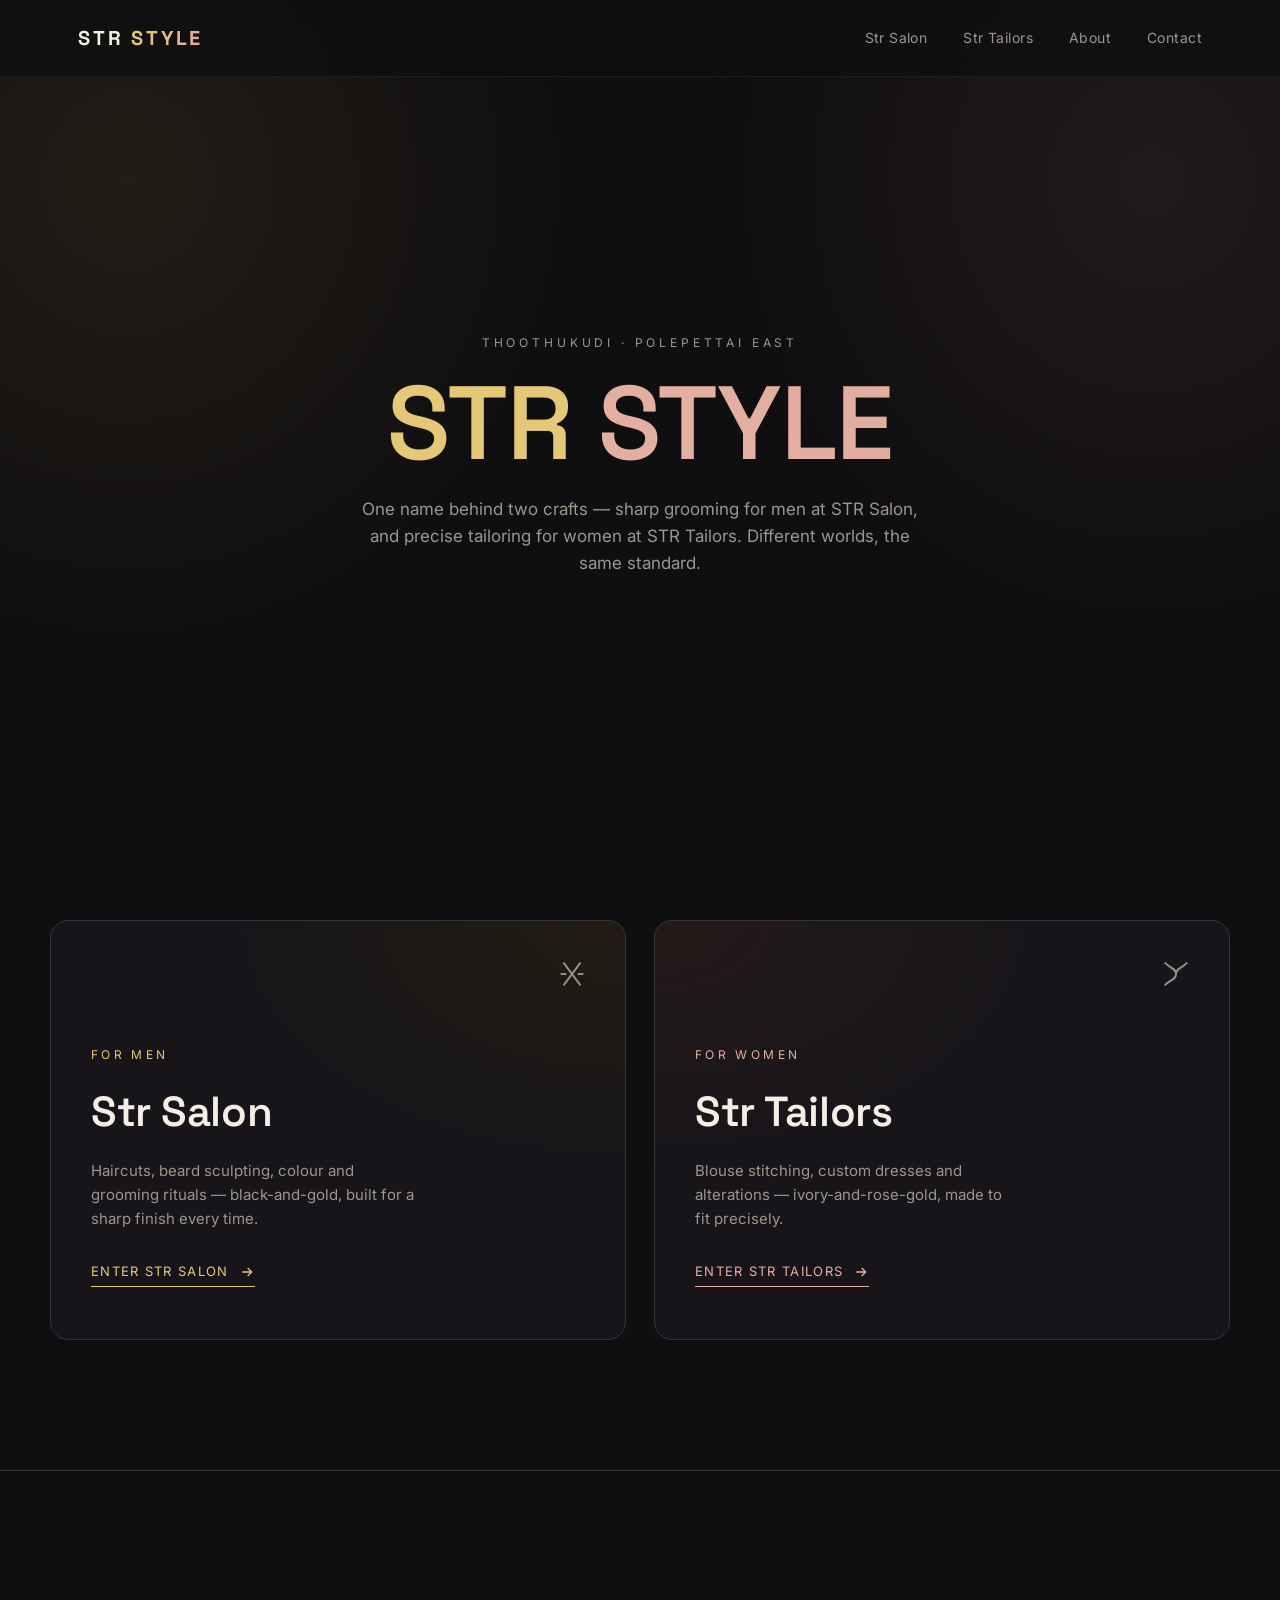
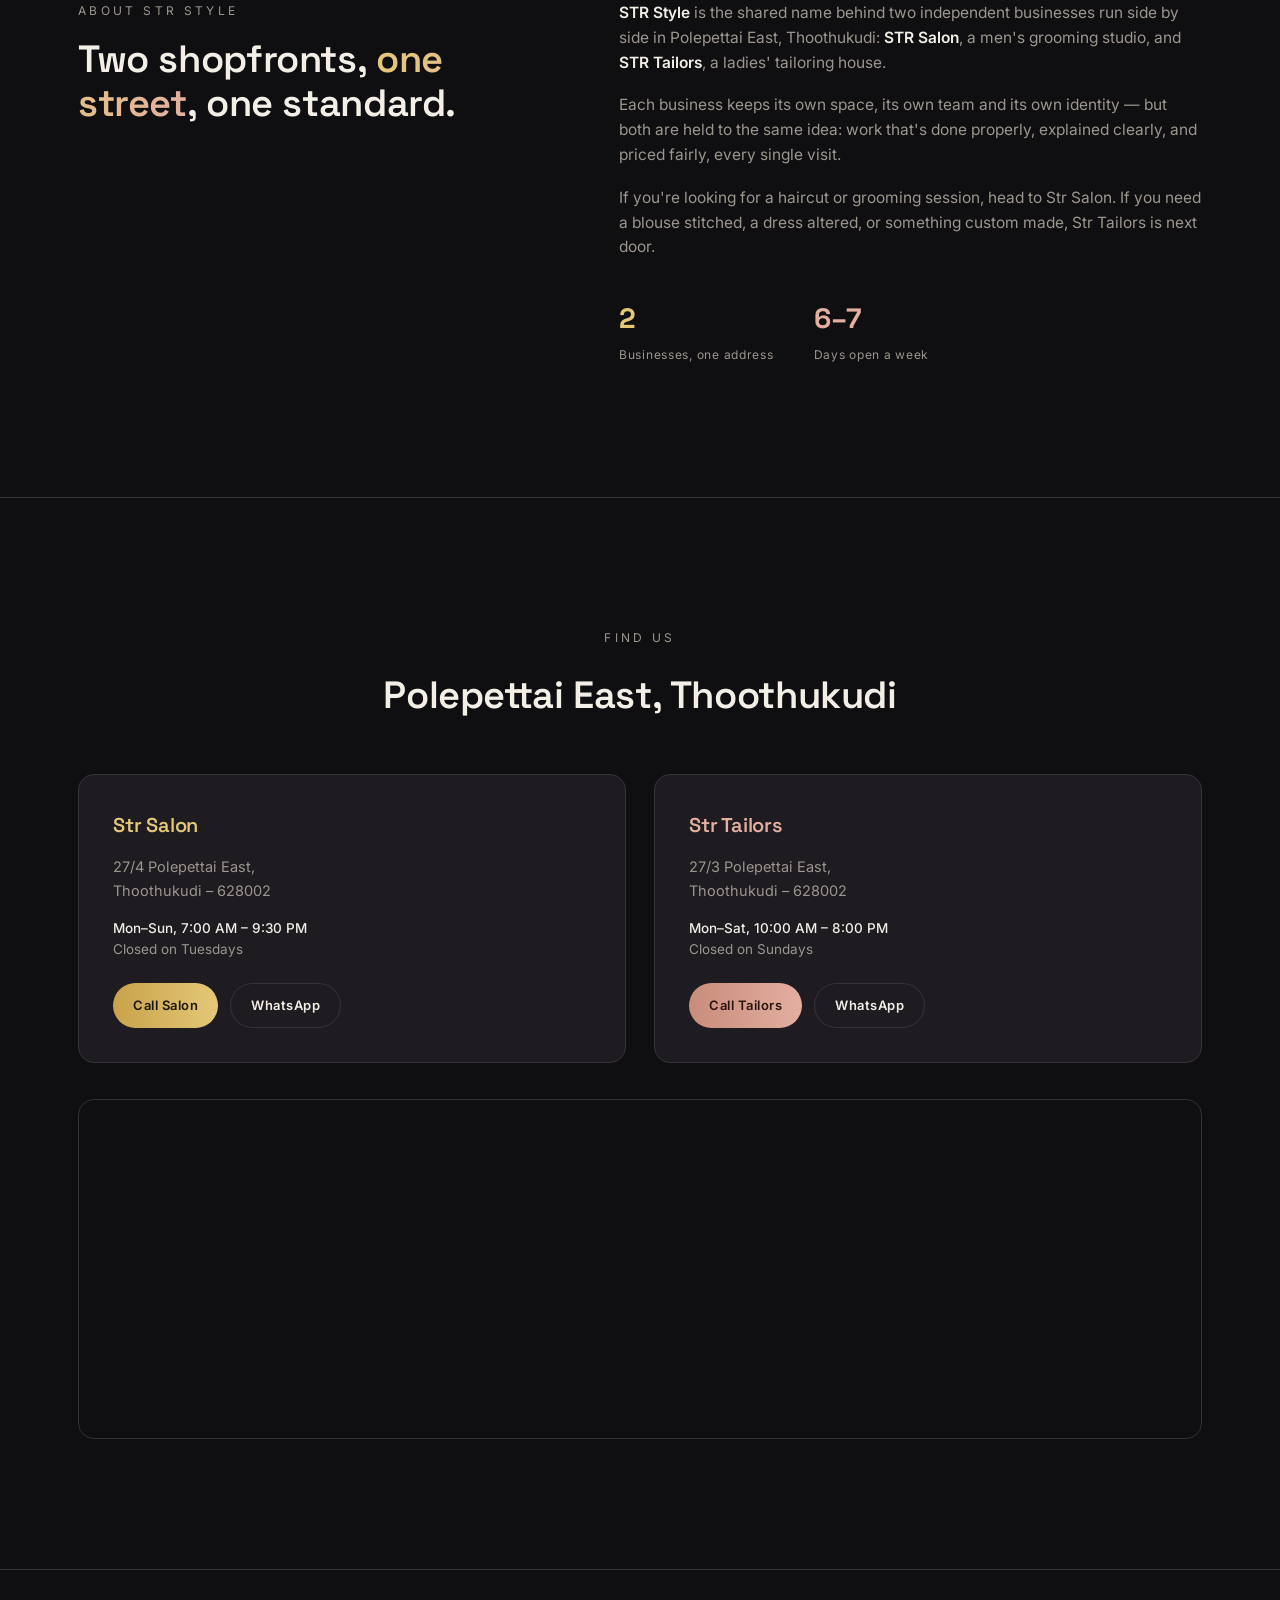
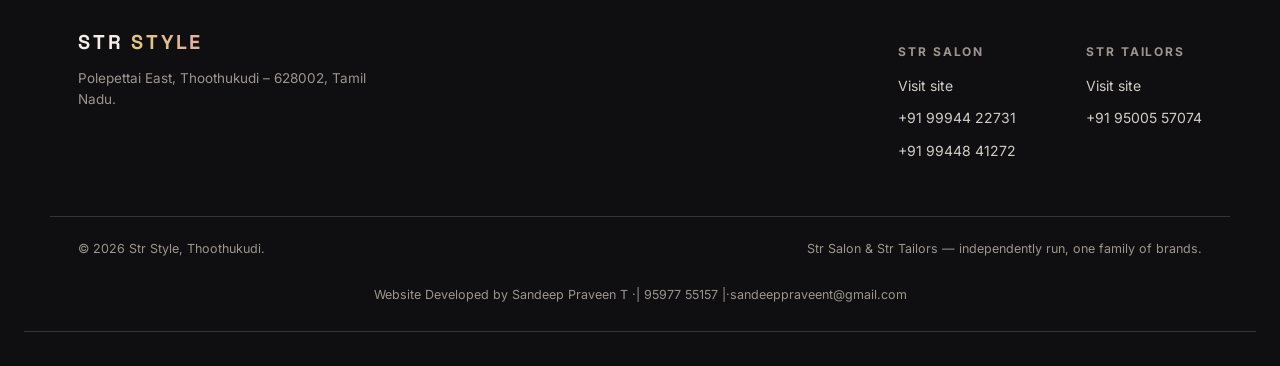
==== commit b954d560: "Update index.html" ====
--- a/index.html
+++ b/index.html
@@ -73,7 +73,7 @@
     <p class="eyebrow">Thoothukudi · Polepettai East</p>
     <h1><span class="half-a">STR</span> <span class="half-b">STYLE</span></h1>
     <p class="lede">One name behind two crafts — sharp grooming for men at STR Salon, and precise tailoring for women at STR Tailors. Different worlds, the same standard.</p>
-    <div class="scroll-cue">Scroll</div>
+    <!-- <div class="scroll-cue">Scroll</div> -->
   </section>
 
   <section class="brands" id="brands">
--- a/assets/css/main.css
+++ b/assets/css/main.css
@@ -190,6 +190,7 @@
 .foot-col a{display:block;font-size:14px;margin-bottom:10px;color:var(--ivory);opacity:.85;}
 .foot-col a:hover{opacity:1;}
 .foot-bottom{max-width:var(--maxw);margin:44px auto 0;padding:0 28px;border-top:1px solid var(--hairline);padding-top:22px;font-size:12.5px;color:var(--muted);display:flex;justify-content:space-between;flex-wrap:wrap;gap:10px;}
+.dev-credit { display: flex; justify-content: center; padding: 26px 0; font-size: 12.5px; color: var(--muted); border-bottom: 1px solid var(--hairline); }
 
 /* ---------- Reveal on scroll ---------- */
 .reveal{opacity:0;transform:translateY(24px);transition:opacity .8s var(--ease), transform .8s var(--ease);}
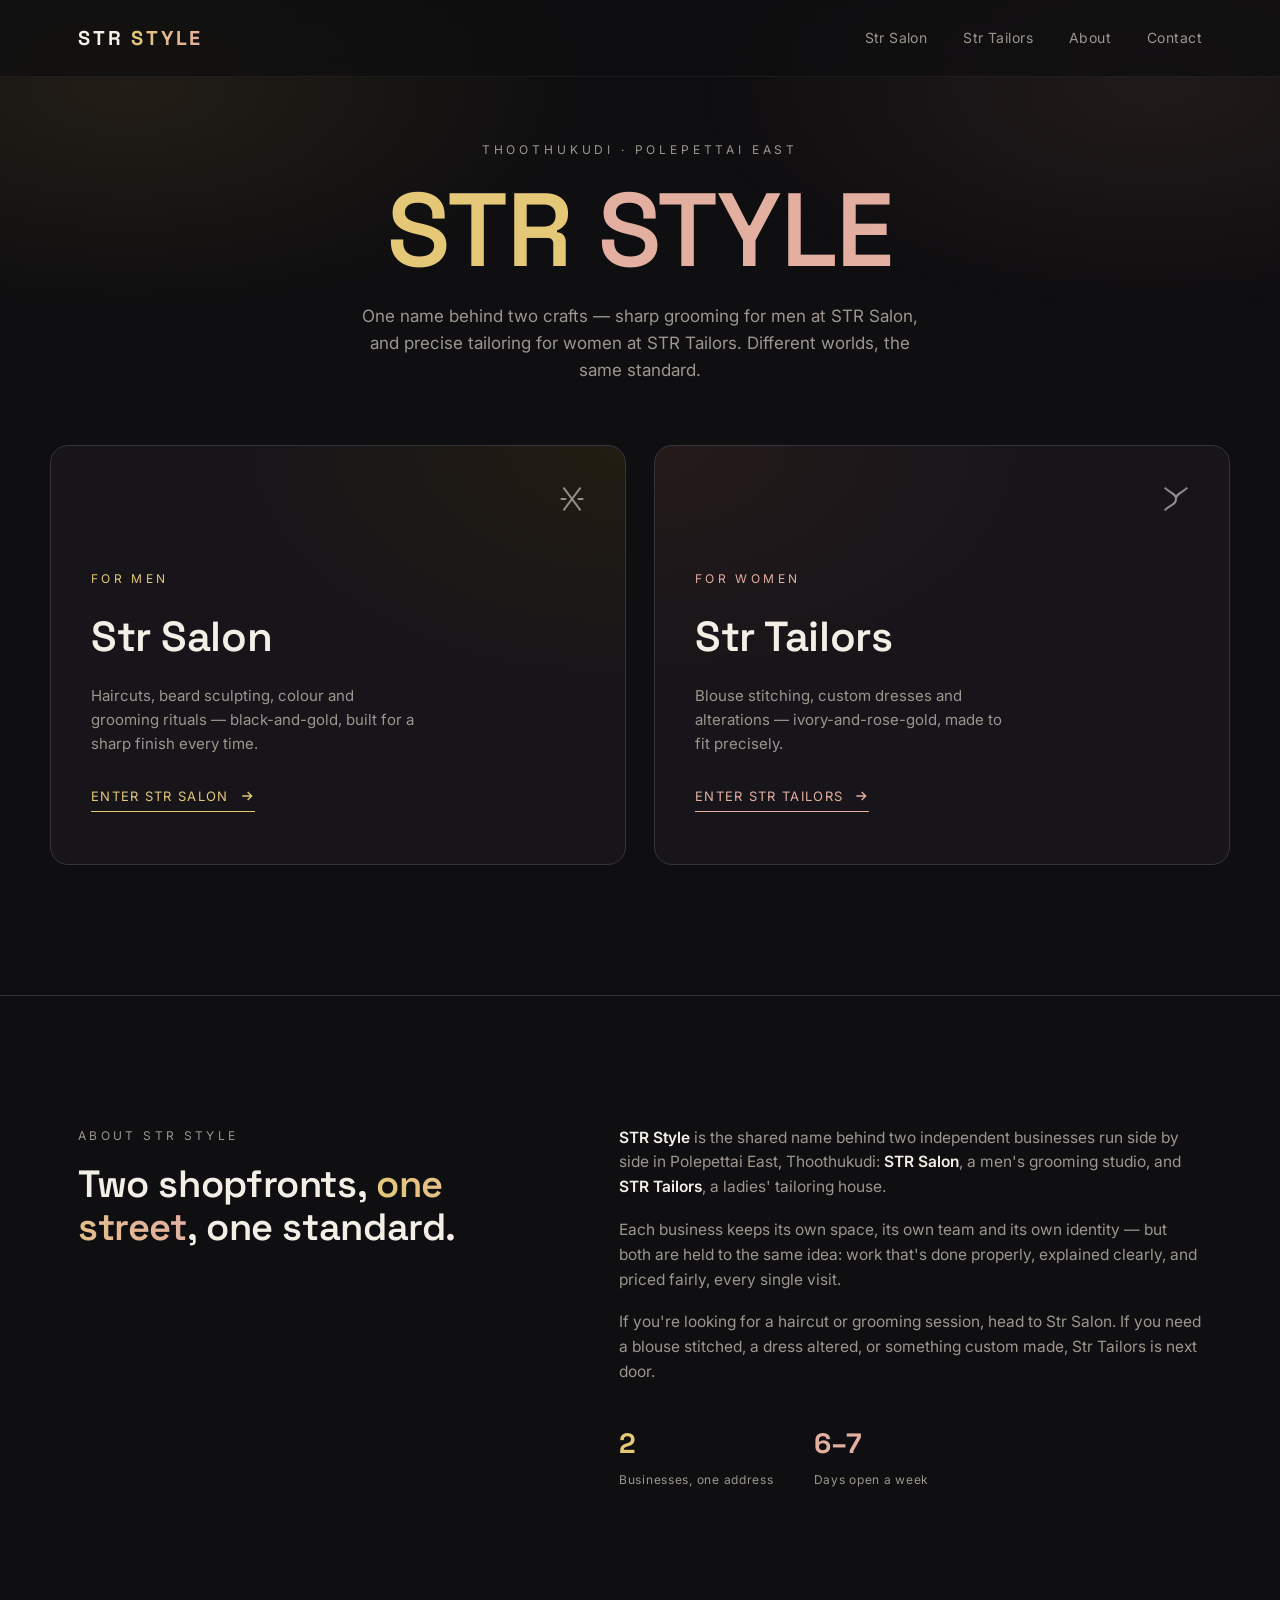
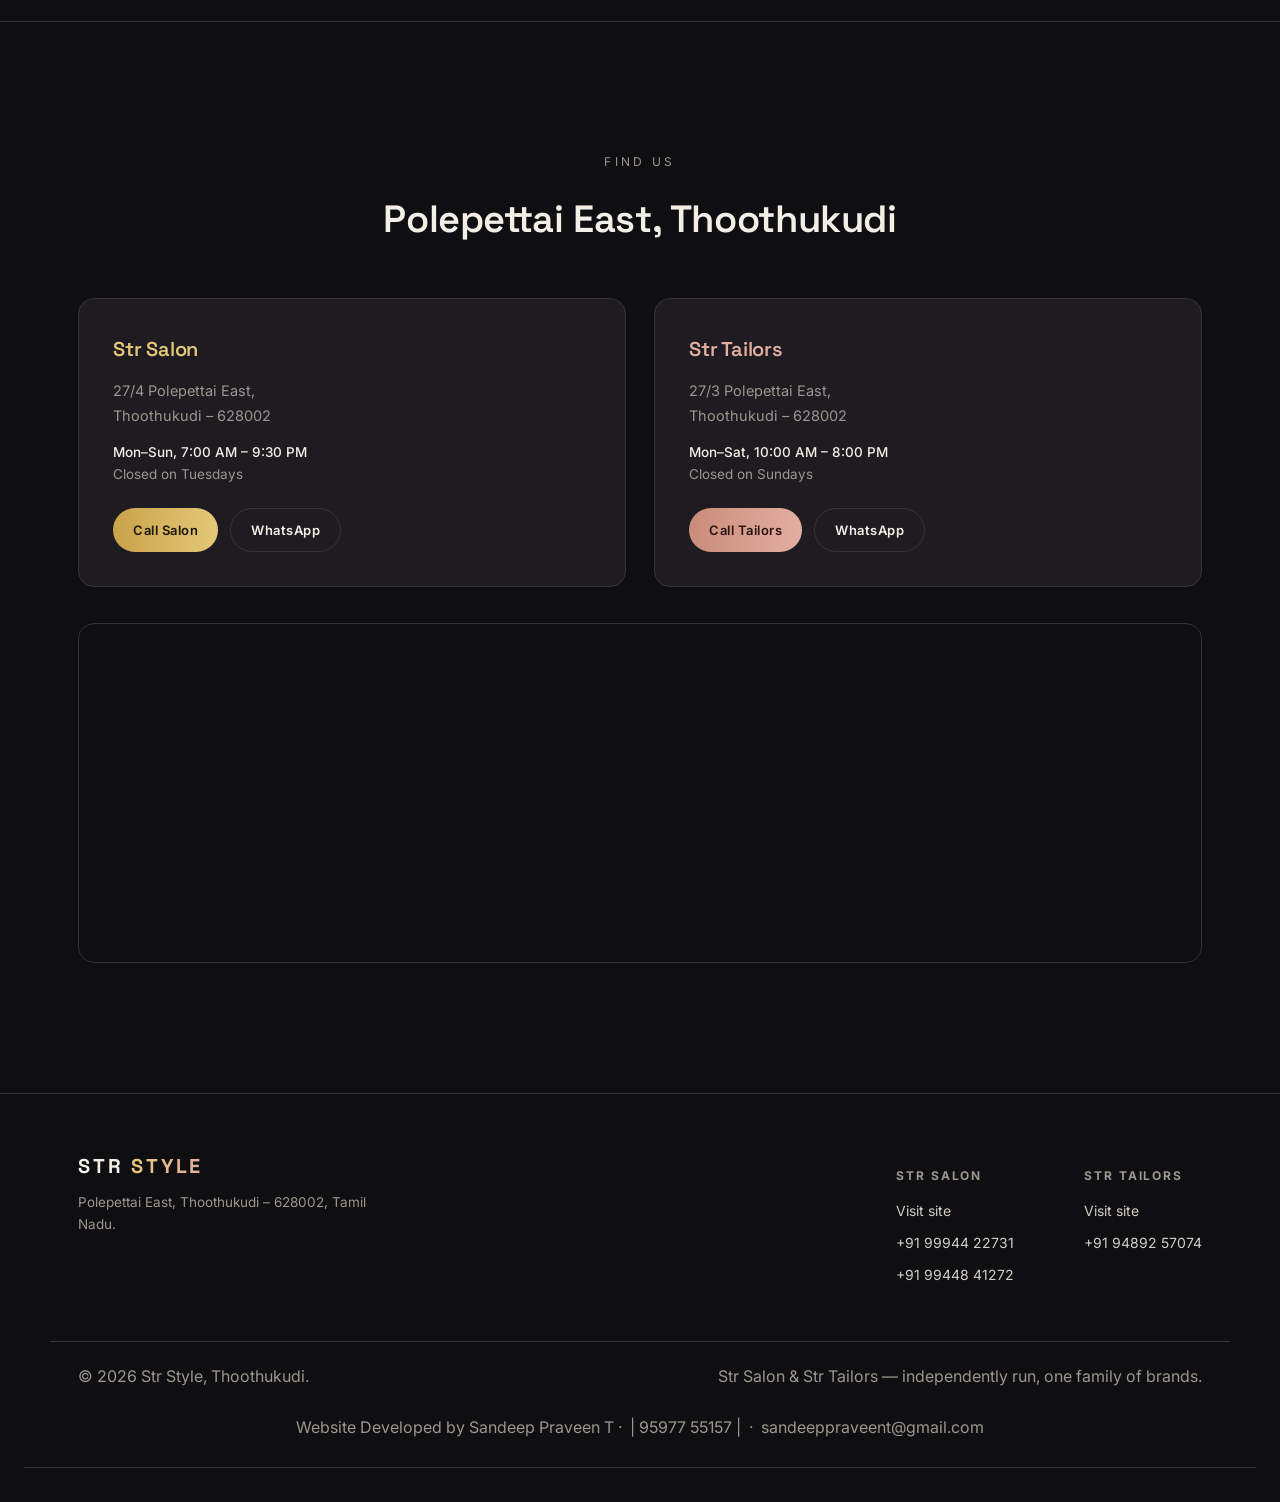
==== commit ab5112cd: "Update index.html" ====
--- a/index.html
+++ b/index.html
@@ -136,8 +136,8 @@
           <p class="addr">27/3 Polepettai East,<br>Thoothukudi – 628002</p>
           <p class="hours"><b>Mon–Sat, 10:00 AM – 8:00 PM</b><br>Closed on Sundays</p>
           <div class="cta-row">
-            <a class="btn rose" href="tel:+919500557074">Call Tailors</a>
-            <a class="btn ghost" href="https://wa.me/919500557074" target="_blank" rel="noopener">WhatsApp</a>
+            <a class="btn rose" href="tel:+919489257074">Call Tailors</a>
+            <a class="btn ghost" href="https://wa.me/919489257074" target="_blank" rel="noopener">WhatsApp</a>
           </div>
         </div>
       </div>
@@ -165,7 +165,7 @@
       <div class="foot-col">
         <h4>Str Tailors</h4>
         <a href="/tailors">Visit site</a>
-        <a href="tel:+919500557074">+91 95005 57074</a>
+        <a href="tel:+919489257074">+91 94892 57074</a>
       </div>
     </div>
   </div>
--- a/assets/css/main.css
+++ b/assets/css/main.css
@@ -62,9 +62,9 @@
 /* ---------- Hero : The Seam ---------- */
 .hero{
   position:relative;
-  min-height:100svh;
+  /* min-height:100svh; */
   display:flex;flex-direction:column;align-items:center;justify-content:center;
-  padding:140px 24px 90px;
+  padding:140px 24px 0px;
   overflow:hidden;
   text-align:center;
 }
@@ -189,8 +189,9 @@
 .foot-col h4{font-size:12px;letter-spacing:.16em;text-transform:uppercase;color:var(--muted);margin-bottom:14px;}
 .foot-col a{display:block;font-size:14px;margin-bottom:10px;color:var(--ivory);opacity:.85;}
 .foot-col a:hover{opacity:1;}
-.foot-bottom{max-width:var(--maxw);margin:44px auto 0;padding:0 28px;border-top:1px solid var(--hairline);padding-top:22px;font-size:12.5px;color:var(--muted);display:flex;justify-content:space-between;flex-wrap:wrap;gap:10px;}
-.dev-credit { display: flex; justify-content: center; padding: 26px 0; font-size: 12.5px; color: var(--muted); border-bottom: 1px solid var(--hairline); }
+.foot-bottom{max-width:var(--maxw);margin:44px auto 0;padding:0 28px;border-top:1px solid var(--hairline);padding-top:22px;color:var(--muted);display:flex;justify-content:space-between;flex-wrap:wrap;gap:10px;}
+.dev-credit { display: flex; justify-content: center; align-items: center; flex-wrap: wrap; gap: 8px; padding: 26px 15px; color: var(--muted); border-bottom: 1px solid var(--hairline); text-align: center; }
+.dev-credit a { color: inherit; text-decoration: none; }
 
 /* ---------- Reveal on scroll ---------- */
 .reveal{opacity:0;transform:translateY(24px);transition:opacity .8s var(--ease), transform .8s var(--ease);}
@@ -208,3 +209,6 @@
   .foot-links{gap:40px;}
   .seam{display:none;}
 }
+@media (max-width: 600px) { 
+   .dev-credit { flex-direction: column; gap: 6px; padding: 20px 15px; line-height: 1.6; } 
+}
